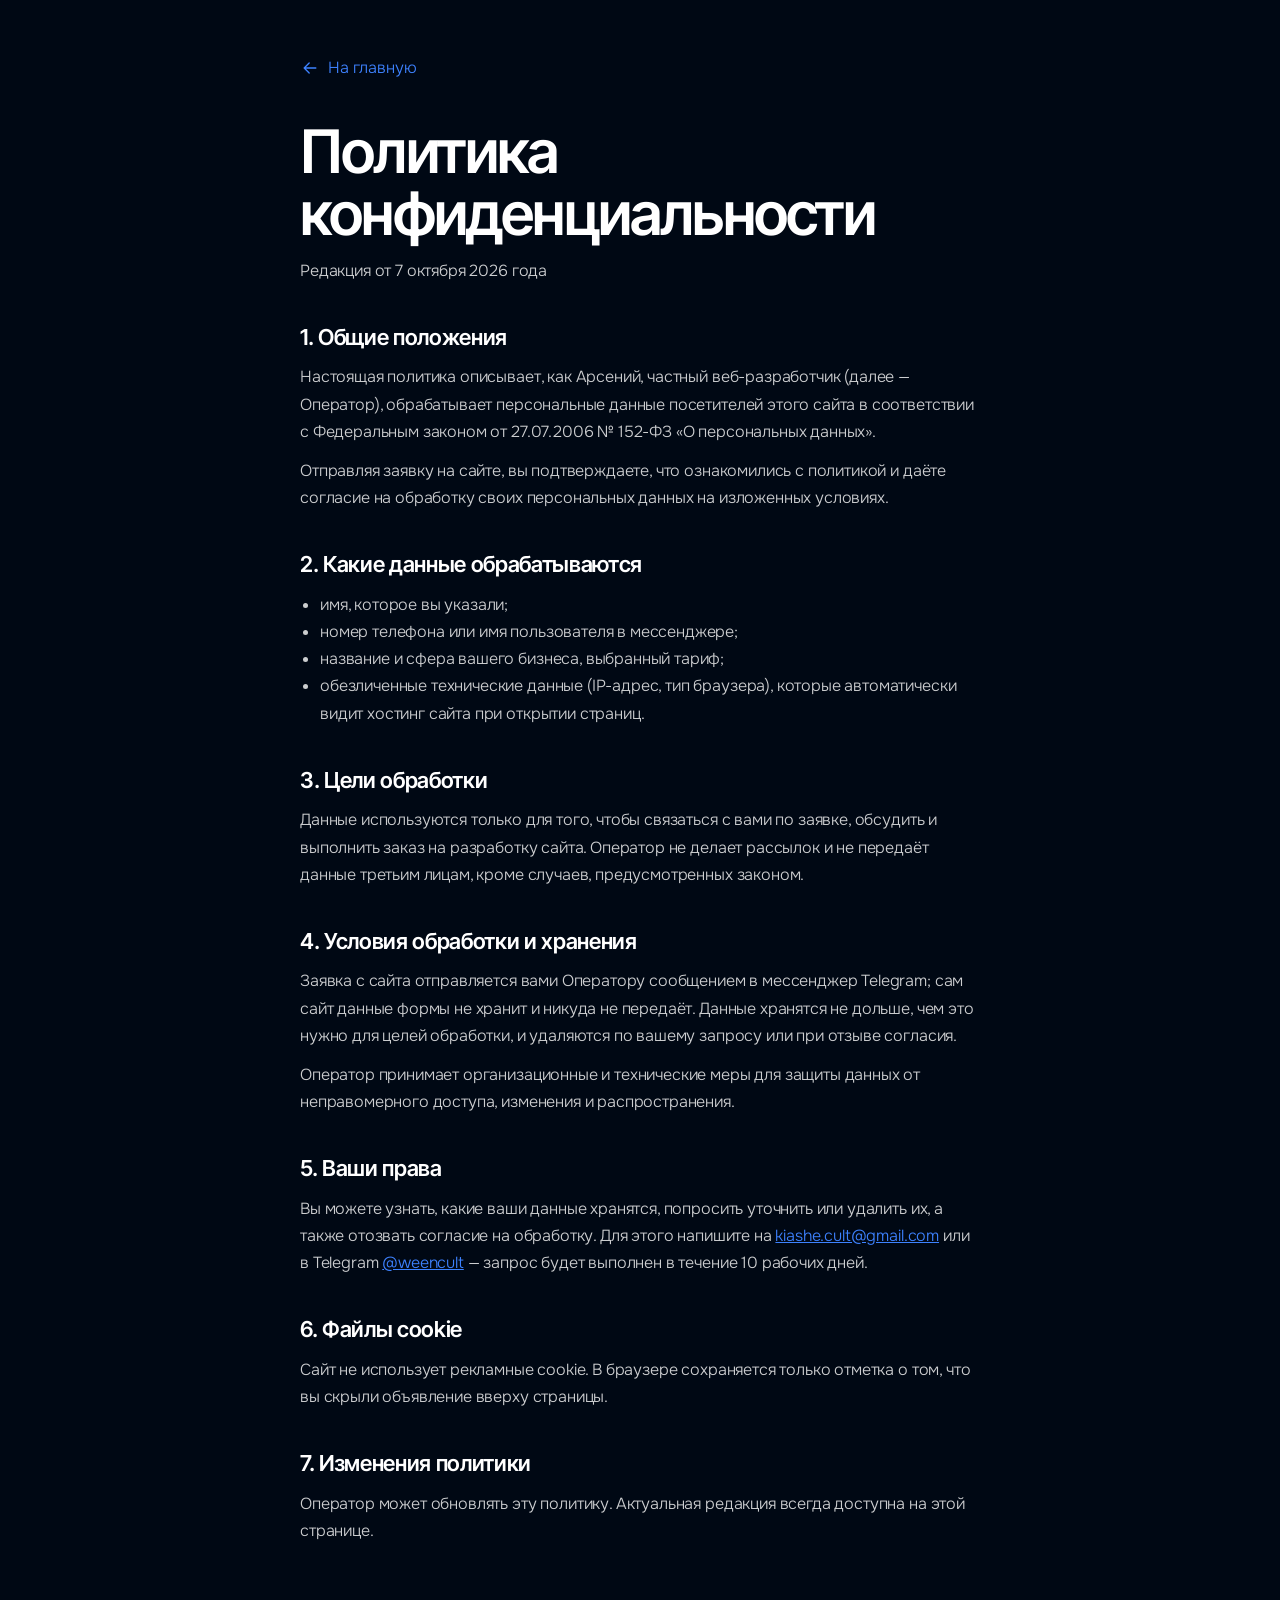
==== privacy.html @ b16f7ba0 "Add files via upload" ====
<!doctype html>
<html lang="ru">
<head>
<meta charset="utf-8">
<meta name="viewport" content="width=device-width, initial-scale=1">
<title>Политика конфиденциальности — Арсений</title>
<meta name="description" content="Политика обработки персональных данных на сайте Арсения — разработка сайтов для малого бизнеса.">
<link rel="canonical" href="https://kiashe.ru/privacy.html">
<meta name="theme-color" content="#000814">
<link rel="icon" href="favicon.ico" sizes="any">
<link rel="icon" href="assets/img/favicon.svg" type="image/svg+xml">
<link rel="apple-touch-icon" href="assets/img/apple-touch-icon.png">
<link rel="stylesheet" href="assets/css/main.css?v=13">
<style>
	.doc { max-width: 760px; padding-block: 56px 96px; }
	.doc__back { display: inline-flex; align-items: center; gap: 8px; margin-bottom: 40px; color: var(--fog); text-decoration: none; }
	.doc__back:hover { color: #fff; }
	.doc__back .ico { transform: scaleX(-1); }
	.doc h1 { margin-bottom: 12px; }
	.doc h2 { margin: 40px 0 12px; font: 600 22px/1.25 var(--f-display); letter-spacing: -.015em; }
	.doc p, .doc li { font-weight: 300; line-height: 1.7; color: var(--fog); }
	.doc p + p { margin-top: 12px; }
	.doc ul { margin: 12px 0 0; padding-left: 20px; }
	.doc a { color: var(--blue-hi); }
	.doc__date { color: var(--mist); }
</style>
</head>
<body>
<svg class="sr" aria-hidden="true"><symbol id="i-arrow" viewBox="0 0 24 24" fill="none" stroke="currentColor" stroke-width="1.6" stroke-linecap="round" stroke-linejoin="round"><path d="M5 12h14M13 6l6 6-6 6"/></symbol></svg>
<main class="wrap doc">
	<a class="doc__back" href="./"><svg class="ico"><use href="#i-arrow"/></svg>На главную</a>
	<h1 class="h2">Политика конфиденциальности</h1>
	<p class="doc__date">Редакция от 7 октября 2026 года</p>

	<h2>1. Общие положения</h2>
	<p>Настоящая политика описывает, как Арсений, частный веб-разработчик (далее — Оператор), обрабатывает персональные данные посетителей этого сайта в соответствии с Федеральным законом от 27.07.2006 № 152-ФЗ «О персональных данных».</p>
	<p>Отправляя заявку на сайте, вы подтверждаете, что ознакомились с политикой и даёте согласие на обработку своих персональных данных на изложенных условиях.</p>

	<h2>2. Какие данные обрабатываются</h2>
	<ul>
		<li>имя, которое вы указали;</li>
		<li>номер телефона или имя пользователя в мессенджере;</li>
		<li>название и сфера вашего бизнеса, выбранный тариф;</li>
		<li>обезличенные технические данные (IP-адрес, тип браузера), которые автоматически видит хостинг сайта при открытии страниц.</li>
	</ul>

	<h2>3. Цели обработки</h2>
	<p>Данные используются только для того, чтобы связаться с вами по заявке, обсудить и выполнить заказ на разработку сайта. Оператор не делает рассылок и не передаёт данные третьим лицам, кроме случаев, предусмотренных законом.</p>

	<h2>4. Условия обработки и хранения</h2>
	<p>Заявка с сайта отправляется вами Оператору сообщением в мессенджер Telegram; сам сайт данные формы не хранит и никуда не передаёт. Данные хранятся не дольше, чем это нужно для целей обработки, и удаляются по вашему запросу или при отзыве согласия.</p>
	<p>Оператор принимает организационные и технические меры для защиты данных от неправомерного доступа, изменения и распространения.</p>

	<h2>5. Ваши права</h2>
	<p>Вы можете узнать, какие ваши данные хранятся, попросить уточнить или удалить их, а также отозвать согласие на обработку. Для этого напишите на <a href="mailto:kiashe.cult@gmail.com">kiashe.cult@gmail.com</a> или в Telegram <a href="https://t.me/weencult" target="_blank" rel="noopener">@weencult</a> — запрос будет выполнен в течение 10 рабочих дней.</p>

	<h2>6. Файлы cookie</h2>
	<p>Сайт не использует рекламные cookie. В браузере сохраняется только отметка о том, что вы скрыли объявление вверху страницы.</p>

	<h2>7. Изменения политики</h2>
	<p>Оператор может обновлять эту политику. Актуальная редакция всегда доступна на этой странице.</p>
</main>
</body>
</html>
---- assets/css/main.css ----
/* =========================================================
   Арсений — сайт-визитка
   Тёмный «midnight»-холст, один синий акцент, цветные плашки
   ========================================================= */

/* ---------- Шрифты (свои файлы: кириллица + латиница) ---------- */

@font-face { font-family: "Onest"; font-weight: 200 700; font-display: swap; src: url(../fonts/onest-cyr.woff2) format("woff2"); unicode-range: U+0301, U+0400-045F, U+0490-0491, U+04B0-04B1, U+2116; }
@font-face { font-family: "Onest"; font-weight: 200 700; font-display: swap; src: url(../fonts/onest-lat.woff2) format("woff2"); unicode-range: U+0000-00FF, U+0131, U+0152-0153, U+02BB-02BC, U+02C6, U+02DA, U+02DC, U+0304, U+0308, U+0329, U+2000-206F, U+20AC, U+20BD, U+2122, U+2191, U+2193, U+2212, U+2215, U+FEFF, U+FFFD; }
@font-face { font-family: "Inter Tight"; font-weight: 500 600; font-display: swap; src: url(../fonts/inter-tight-cyr.woff2) format("woff2"); unicode-range: U+0301, U+0400-045F, U+0490-0491, U+04B0-04B1, U+2116; }
@font-face { font-family: "Inter Tight"; font-weight: 500 600; font-display: swap; src: url(../fonts/inter-tight-lat.woff2) format("woff2"); unicode-range: U+0000-00FF, U+0131, U+0152-0153, U+02BB-02BC, U+02C6, U+02DA, U+02DC, U+0304, U+0308, U+0329, U+2000-206F, U+20AC, U+20BD, U+2122, U+2191, U+2193, U+2212, U+2215, U+FEFF, U+FFFD; }
/* шрифты примерки: браузер скачает их, только когда макет появится на экране */
@font-face { font-family: "Lora"; font-weight: 600; font-display: swap; src: url(../fonts/lora-cyr.woff2) format("woff2"); unicode-range: U+0301, U+0400-045F, U+0490-0491, U+04B0-04B1, U+2116; }
@font-face { font-family: "Lora"; font-weight: 600; font-display: swap; src: url(../fonts/lora-lat.woff2) format("woff2"); unicode-range: U+0000-00FF, U+0131, U+0152-0153, U+2000-206F, U+20AC, U+2122, U+2212; }
@font-face { font-family: "Oswald"; font-weight: 600; font-display: swap; src: url(../fonts/oswald-cyr.woff2) format("woff2"); unicode-range: U+0301, U+0400-045F, U+0490-0491, U+04B0-04B1, U+2116; }
@font-face { font-family: "Oswald"; font-weight: 600; font-display: swap; src: url(../fonts/oswald-lat.woff2) format("woff2"); unicode-range: U+0000-00FF, U+0131, U+0152-0153, U+2000-206F, U+20AC, U+2122, U+2212; }

/* ---------- Токены ---------- */

:root {
	--canvas: #000814;
	--deep: #010d1e;
	--indigo: #001533;
	--cobalt: #00215e;
	--fog: #ccced0;
	--mist: #999ca1;
	--steel: #11263b;
	--blue: #1c6cff;
	--blue-hi: #3d82ff;
	--sky: #00acfe;
	--violet: #9019e6;
	--lime: #00cc4b;
	--coral: #ff4433;

	--f-display: "Inter Tight", ui-sans-serif, system-ui, "Segoe UI", Roboto, sans-serif;
	--f-body: "Onest", ui-sans-serif, system-ui, "Segoe UI", Roboto, sans-serif;

	--sh-card: rgba(255, 255, 255, .16) 4px 4px 16px -4px inset, rgba(0, 0, 0, .2) -4px -4px 16px -4px inset, rgba(255, 255, 255, .08) 4px 4px 8px 0 inset, rgba(255, 255, 255, .4) 1px 1px 1px -.5px inset;
	--sh-glow: rgba(38, 113, 217, .14) 0 0 24px 0 inset, rgba(0, 0, 0, .32) 0 -4px 8px 0 inset, rgba(255, 255, 255, .12) 4px 4px 16px -4px inset, rgba(255, 255, 255, .4) 1px 1px 1px -.5px inset;
	--sh-tag: rgba(255, 255, 255, .45) 1px 1px 1px -.5px inset, rgba(255, 255, 255, .28) 4px 4px 12px -4px inset, rgba(0, 0, 0, .22) -4px -6px 12px -4px inset;

	--r-card: 24px;
	--r-btn: 16px;

	/* единая сетка отступов */
	--max: 1200px;
	--gutter: 40px;
	--band: 128px;      /* вертикальный отступ секции */
	--head: 56px;       /* заголовок секции → контент */
	--gap: 24px;        /* между карточками */
	--pad: 32px;        /* внутри карточек */

	--ease: cubic-bezier(.2, .7, .2, 1);
}

@media (max-width: 1100px) {
	:root { --gutter: 28px; --band: 96px; --head: 44px; --gap: 20px; --pad: 28px; }
}
@media (max-width: 720px) {
	:root { --gutter: 16px; --band: 72px; --head: 32px; --gap: 16px; --pad: 20px; }
}

/* ---------- База ---------- */

*, *::before, *::after { box-sizing: border-box; }

html {
	scroll-behavior: smooth;
	scroll-padding-top: 88px;
	-webkit-text-size-adjust: 100%;
}

body {
	margin: 0;
	background: var(--canvas);
	color: #fff;
	font: 300 16px/1.5 var(--f-body);
	letter-spacing: -.01em;
	-webkit-font-smoothing: antialiased;
	-moz-osx-font-smoothing: grayscale;
	overflow-x: clip;
}

img, svg { display: block; max-width: 100%; }
a { color: inherit; }
b { font-weight: 600; }
button { font: inherit; color: inherit; }
p { margin: 0; }
::selection { background: var(--blue); color: #fff; }
:focus-visible { outline: 2px solid var(--blue-hi); outline-offset: 3px; border-radius: 6px; }

.ico { width: 20px; height: 20px; flex-shrink: 0; }
.sr {
	position: absolute !important;
	width: 1px; height: 1px;
	overflow: hidden;
	clip: rect(0 0 0 0);
}
.skip {
	position: absolute;
	left: 16px; top: -60px;
	z-index: 100;
	padding: 10px 16px;
	border-radius: 12px;
	background: var(--blue);
	text-decoration: none;
}
.skip:focus { top: 16px; }

.wrap {
	width: 100%;
	max-width: calc(var(--max) + var(--gutter) * 2);
	margin: 0 auto;
	padding: 0 var(--gutter);
}

/* ---------- Типографика ---------- */

.display, .h2, .h3, .h4 {
	margin: 0;
	font-family: var(--f-display);
	font-weight: 600;
	text-wrap: balance;
}
.display { font-size: clamp(40px, 8.4vw, 116px); line-height: .94; letter-spacing: -.035em; }
.h2 { font-size: clamp(32px, 5vw, 60px); line-height: 1.04; letter-spacing: -.03em; }
.h3 { font-size: clamp(24px, 2.4vw, 30px); line-height: 1.1; letter-spacing: -.02em; }
.h4 { font-size: 21px; font-weight: 500; line-height: 1.2; letter-spacing: -.015em; }

.lead, .muted {
	font-weight: 200;
	line-height: 1.6;
	color: var(--fog);
}
.lead { font-size: clamp(17px, 1.5vw, 20px); max-width: 58ch; }
.muted { font-size: 16px; }

.kicker {
	display: flex;
	align-items: center;
	gap: 10px;
	margin-bottom: 20px;
	font-weight: 700;
	font-size: 13px;
	line-height: 1;
	letter-spacing: .14em;
	text-transform: uppercase;
	color: var(--mist);
}
.kicker::before { content: ""; width: 8px; height: 8px; border-radius: 2px; background: var(--blue); }

.grad {
	padding-right: .04em;
	background: linear-gradient(100deg, var(--blue), var(--sky) 55%, #8fd3ff) 0 0 / 200% 100%;
	-webkit-background-clip: text;
	background-clip: text;
	color: transparent;
	animation: grad-flow 6s ease-in-out infinite alternate;
}
@keyframes grad-flow { to { background-position: 100% 0; } }

/* ---------- Кнопки ---------- */

.btn {
	position: relative;
	display: inline-flex;
	align-items: center;
	justify-content: center;
	gap: 10px;
	min-height: 52px;
	padding: 14px 22px;
	border: 1px solid transparent;
	border-radius: var(--r-btn);
	font-weight: 400;
	line-height: 1;
	text-decoration: none;
	white-space: nowrap;
	cursor: pointer;
	transition: background-color .2s, border-color .2s;
}
.btn .ico { width: 18px; height: 18px; }
.btn--block { width: 100%; }
.btn--sm { min-height: 40px; padding: 10px 16px; font-size: 14px; border-radius: 12px; }

.btn--blue {
	overflow: hidden;
	isolation: isolate;
	background: var(--blue);
	color: #fff;
	box-shadow: rgba(255, 255, 255, .28) 1px 1px 1px -.5px inset, rgba(255, 255, 255, .14) 4px 4px 12px -4px inset;
}
.btn--blue:hover { background: var(--blue-hi); }
.btn--blue::after {
	/* блик при наведении */
	content: "";
	position: absolute;
	inset: 0;
	z-index: -1;
	background: linear-gradient(110deg, transparent 30%, rgba(255, 255, 255, .35) 50%, transparent 70%);
	transform: translateX(-120%);
	transition: transform .7s var(--ease);
}
.btn--blue:hover::after { transform: translateX(120%); }
.btn--icon { padding-left: 10px; }
.btn__ico {
	display: grid;
	place-items: center;
	width: 32px; height: 32px;
	border-radius: 10px;
	background: rgba(255, 255, 255, .18);
}
.btn__ico .ico { width: 16px; height: 16px; }

.btn--ghost { border-color: rgba(255, 255, 255, .7); background: transparent; color: #fff; }
.btn--ghost:hover { border-color: #fff; background: rgba(255, 255, 255, .06); }
.btn--white { background: #fff; color: var(--canvas); }
.btn--white:hover { background: var(--fog); }

/* ---------- Плашки ---------- */

.tag {
	--bg: #5c6f8a;
	--fg: #fff;
	display: inline-flex;
	align-items: center;
	gap: 8px;
	padding: 9px 16px;
	border-radius: 20px;
	background: var(--bg);
	color: var(--fg);
	font-weight: 600;
	font-size: 15px;
	line-height: 1.1;
	letter-spacing: .01em;
	white-space: nowrap;
	transform: rotate(var(--r, 0deg));
	box-shadow: var(--sh-tag);
}
.tag__emoji { font-size: 17px; line-height: 1; }
.tag--sm { padding: 6px 12px; border-radius: 12px; font-size: 13px; }

/* цвета взяты из сайтов в портфолио */
.tag--cybercat { --bg: #ff2e4d; }
.tag--dozaprom { --bg: #f5b301; --fg: #1a1400; }
.tag--ugolek { --bg: #c8a165; --fg: #1c1411; }
.tag--sloy { --bg: #c4622d; }
.tag--lawyer { --bg: #7a2333; }
.tag--boost { --bg: #d4f53c; --fg: #141a00; }

/* ---------- Карточки ---------- */

.card {
	position: relative;
	border: 1px solid rgba(17, 38, 59, .5);
	border-radius: var(--r-card);
	background: var(--deep);
	box-shadow: var(--sh-card);
}
.card--glow {
	border-color: rgba(28, 108, 255, .35);
	background: var(--indigo);
	box-shadow: var(--sh-glow);
}

/* ---------- Фон ---------- */

.bg-dots {
	position: fixed;
	inset: 0;
	z-index: 0;
	width: 100%;
	height: 100%;
	pointer-events: none;
}
.announce, main, .footer { position: relative; z-index: 1; }

/* ---------- Объявление и навигация ---------- */

.announce { background: var(--blue); text-align: center; font-size: 14px; line-height: 1.3; }
.no-announce .announce { display: none; }
.announce a { display: block; padding: 11px 48px; text-decoration: none; }
.announce__close {
	position: absolute;
	top: 50%; right: 8px;
	display: grid;
	place-items: center;
	width: 32px; height: 32px;
	margin-top: -16px;
	border: 0;
	border-radius: 10px;
	background: none;
	cursor: pointer;
	opacity: .75;
	transition: opacity .2s, background-color .2s;
}
.announce__close:hover { opacity: 1; background: rgba(255, 255, 255, .15); }
.announce__close .ico { width: 16px; height: 16px; }
.announce span { display: inline-block; transition: transform .2s var(--ease); }
.announce a:hover span { transform: translateX(4px); }

.nav {
	position: sticky;
	top: 0;
	z-index: 50;
	transition: background-color .3s, box-shadow .3s;
}
.nav.is-scrolled, .nav.menu-open {
	background: rgba(0, 8, 20, .82);
	-webkit-backdrop-filter: blur(14px) saturate(140%);
	backdrop-filter: blur(14px) saturate(140%);
	box-shadow: inset 0 -1px 0 var(--steel);
}
.nav__in {
	display: flex;
	align-items: center;
	gap: 24px;
	height: 72px;
	max-width: calc(var(--max) + var(--gutter) * 2);
	margin: 0 auto;
	padding: 0 var(--gutter);
}

.brand { display: inline-flex; align-items: center; gap: 10px; flex-shrink: 0; text-decoration: none; }
.brand__mark {
	display: grid;
	place-items: center;
	width: 36px; height: 36px;
	border-radius: 11px;
	background: #fff;
	color: var(--canvas);
}
.brand__mark .ico { width: 20px; height: 20px; }
.brand__name { font-family: var(--f-display); font-weight: 600; font-size: 19px; letter-spacing: -.02em; }
.brand__name i { font-style: normal; color: var(--blue-hi); }

.nav__links { display: flex; gap: 4px; margin: 0 auto; }
.nav__links a {
	padding: 8px 14px;
	border-radius: 10px;
	font-size: 15px;
	text-decoration: none;
	color: var(--fog);
	transition: color .2s, background-color .2s;
}
.nav__links a:hover, .nav__links a.is-active { color: #fff; background: rgba(255, 255, 255, .06); }
.nav__links .nav__cta { display: none; }

.nav__actions { display: flex; align-items: center; gap: 16px; }
.nav__phone { font-size: 15px; text-decoration: none; color: var(--fog); white-space: nowrap; }
.nav__phone:hover { color: #fff; }

.nav__burger {
	position: relative;
	display: none;
	width: 44px; height: 44px;
	border: 1px solid rgba(255, 255, 255, .25);
	border-radius: 12px;
	background: none;
	cursor: pointer;
}
.nav__burger span {
	position: absolute;
	left: 12px; right: 12px;
	height: 1.5px;
	background: #fff;
	transition: transform .25s var(--ease), top .25s var(--ease);
}
.nav__burger span:first-child { top: 17px; }
.nav__burger span:last-child { top: 25px; }
.nav__burger[aria-expanded="true"] span { top: 21px; transform: rotate(45deg); }
.nav__burger[aria-expanded="true"] span:last-child { transform: rotate(-45deg); }

/* ---------- Первый экран ---------- */

.hero {
	position: relative;
	overflow: clip;
	padding: 88px var(--gutter) 104px;
}
.hero__glow {
	position: absolute;
	width: 560px; height: 560px;
	border-radius: 50%;
	filter: blur(90px);
	pointer-events: none;
	will-change: transform;
	animation: glow-drift 18s ease-in-out infinite alternate;
}
.hero__glow--a { top: -180px; left: 12%; background: var(--blue); opacity: .35; }
.hero__glow--b { bottom: -240px; right: 10%; background: var(--violet); opacity: .25; animation-delay: -9s; }
@keyframes glow-drift {
	50% { transform: translate(80px, 40px) scale(1.15); }
	100% { transform: translate(-60px, 70px) scale(.95); }
}

.hero__in {
	position: relative;
	z-index: 2;
	display: flex;
	flex-direction: column;
	align-items: center;
	max-width: 900px;
	margin: 0 auto;
	text-align: center;
}
.hero__hello {
	margin-bottom: 28px;
	padding: 8px 16px;
	border-radius: 999px;
	background: var(--deep);
	box-shadow: var(--sh-card);
	font-size: 15px;
	color: var(--fog);
}
.hero__hello b { color: #fff; }
.hero .lead { margin-top: 32px; }
.hero__cta { display: flex; flex-wrap: wrap; justify-content: center; gap: 12px; margin-top: 40px; }
.hero__hint { margin-top: 28px; font-size: 13px; color: var(--mist); }

/* заголовок выезжает построчно */
.display .line { display: block; overflow: hidden; padding-bottom: .06em; margin-bottom: -.06em; }
.display .line > span { display: inline-block; }
.js .display .line > span { transform: translateY(105%); animation: line-up 1s var(--ease) forwards; }
.js .display .line:nth-child(2) > span { animation-delay: .12s; }
.js .display .line:nth-child(3) > span { animation-delay: .24s; }
@keyframes line-up { to { transform: none; } }

/* значки с лаврами */
.badges {
	display: flex;
	flex-wrap: wrap;
	justify-content: center;
	gap: 12px 28px;
	margin: 64px 0 0;
	padding: 0;
	list-style: none;
}
.badge { display: flex; align-items: center; gap: 4px; }
.badge svg { width: 18px; height: 44px; color: rgba(255, 255, 255, .55); }
.badge svg:last-child { transform: scaleX(-1); }
.badge span {
	display: flex;
	flex-direction: column;
	align-items: center;
	font-size: 12px;
	line-height: 1.25;
	letter-spacing: .02em;
	color: var(--mist);
}
.badge b { font-family: var(--f-display); font-weight: 500; font-size: 17px; letter-spacing: -.01em; color: #fff; }
.badge i { font-style: normal; font-variant-numeric: tabular-nums; }

/* плашки-ниши: на широком экране — вокруг заголовка, иначе — рядом над ним */
.hero__tags {
	position: relative;
	z-index: 3;
	display: flex;
	flex-wrap: wrap;
	justify-content: center;
	gap: 14px 10px;
	max-width: 760px;
	margin: 0 auto 48px;
}
.hero__tag {
	position: relative;
	cursor: pointer;
	touch-action: manipulation;
	-webkit-tap-highlight-color: transparent;
}
@media (min-width: 1480px) {
	.hero__tags { position: absolute; inset: 0; display: block; max-width: none; margin: 0; pointer-events: none; }
	.hero__tag { position: absolute; pointer-events: auto; }
	.hero__tag:nth-child(1) { top: 13%; left: 5%; }
	.hero__tag:nth-child(2) { top: 42%; left: 2.5%; }
	.hero__tag:nth-child(3) { top: 71%; left: 6%; }
	.hero__tag:nth-child(4) { top: 12%; right: 6%; }
	.hero__tag:nth-child(5) { top: 41%; right: 1.5%; }
	.hero__tag:nth-child(6) { top: 70%; right: 5%; }
}

/* появление — чистый CSS, стартует вместе со страницей */
.hero__tag { animation: tag-in .7s cubic-bezier(.2, .9, .25, 1.25) both; }
.hero__tag:nth-child(2) { animation-delay: .08s; }
.hero__tag:nth-child(3) { animation-delay: .16s; }
.hero__tag:nth-child(4) { animation-delay: .24s; }
.hero__tag:nth-child(5) { animation-delay: .32s; }
.hero__tag:nth-child(6) { animation-delay: .4s; }
@keyframes tag-in { from { opacity: 0; transform: translateY(14px) scale(.6); } }

/* пока плашка разбита — видны только осколки */
.hero__tag.is-busy > .tag:not(.shard) { visibility: hidden; }
.shard {
	position: absolute;
	left: 0; top: 0;
	pointer-events: none;
	will-change: transform, opacity;
}
.spark {
	position: absolute;
	width: 4px; height: 4px;
	border-radius: 50%;
	background: var(--c);
	box-shadow: 0 0 8px var(--c);
	pointer-events: none;
}

/* ---------- Бегущая строка ---------- */

.ticker {
	position: relative;
	overflow: hidden;
	padding: 18px 0;
	border-block: 1px solid var(--steel);
	background: rgba(0, 8, 20, .6);
	-webkit-mask-image: linear-gradient(90deg, transparent, #000 10%, #000 90%, transparent);
	mask-image: linear-gradient(90deg, transparent, #000 10%, #000 90%, transparent);
}
.ticker__track { display: flex; width: max-content; animation: ticker 40s linear infinite; }
.ticker span {
	display: inline-flex;
	align-items: center;
	gap: 28px;
	padding-right: 28px;
	font-family: var(--f-display);
	font-weight: 500;
	font-size: 22px;
	color: var(--fog);
	white-space: nowrap;
}
.ticker span::after {
	content: "";
	width: 10px; height: 10px;
	border-radius: 3px;
	background: var(--dot, var(--blue));
	transform: rotate(45deg);
}
.ticker span:nth-child(5n+1) { --dot: #ff2e4d; }
.ticker span:nth-child(5n+2) { --dot: #f5b301; }
.ticker span:nth-child(5n+3) { --dot: #d4f53c; }
.ticker span:nth-child(5n+4) { --dot: #c4622d; }
@keyframes ticker { to { transform: translateX(-50%); } }

/* ---------- Секции ---------- */

.band { position: relative; padding: var(--band) 0; }
.band--deep { background: rgba(1, 13, 30, .86); }
.band--deep .card:not(.card--glow) { background: var(--canvas); }

.sec-head { max-width: 760px; margin-bottom: var(--head); }
.sec-head .lead { margin-top: 20px; }
.sec-head .lead a { color: var(--blue-hi); }
.sec-head--center { margin-inline: auto; text-align: center; }
.sec-head--center .kicker { justify-content: center; }
.sec-head--center .lead { margin-inline: auto; }

/* появление при прокрутке */
.js [data-reveal] {
	opacity: 0;
	transform: translateY(28px);
	transition: opacity .8s var(--ease), transform .8s var(--ease);
	transition-delay: calc(var(--i, 0) * 90ms);
}
.js .hero [data-reveal] { opacity: 1; transform: none; transition: none; animation: rise .8s var(--ease) calc(.25s + var(--i, 0) * 90ms) both; }
@keyframes rise { from { opacity: 0; transform: translateY(24px); } }
.js [data-reveal].is-in { opacity: 1; transform: none; }

/* ---------- Работы ---------- */

.works {
	display: grid;
	grid-template-columns: repeat(2, minmax(0, 1fr));
	gap: var(--gap);
}
.work {
	display: flex;
	flex-direction: column;
	padding: 12px;
	transition: transform .4s var(--ease);
}
.work__body {
	display: flex;
	flex-direction: column;
	align-items: flex-start;
	gap: 14px;
	flex: 1;
	padding: 24px 16px 12px;
}
.work .chips { margin-top: auto; }

.work--wide { grid-column: 1 / -1; flex-direction: row; gap: 12px; }
.work--wide .gal { flex: 1.6; }
.work--wide .work__body { flex: 1; justify-content: center; padding: 32px; }
.work--wide .chips { margin-top: 0; }

.work__tags { display: flex; flex-wrap: wrap; align-items: center; gap: 10px 12px; }
.work__plan {
	padding: 5px 11px;
	border: 1px solid rgba(28, 108, 255, .45);
	border-radius: 999px;
	background: rgba(28, 108, 255, .12);
	font-size: 13px;
	font-weight: 400;
	color: #cfe0ff;
}

/* мини-кейс: задача → сделал → итог */
.case { display: grid; gap: 10px; margin: 0; }
.case div { display: grid; grid-template-columns: 76px minmax(0, 1fr); gap: 12px; }
.case dt {
	padding-top: 3px;
	font-size: 12px;
	font-weight: 600;
	letter-spacing: .08em;
	text-transform: uppercase;
	color: var(--mist);
}
.case dd { margin: 0; font-weight: 200; font-size: 15px; line-height: 1.5; color: var(--fog); }
.case div:last-child dt { color: var(--lime); }
.case div:last-child dd { font-weight: 300; color: #fff; }
.work--wide .case dd { font-size: 16px; }

.chips { display: flex; flex-wrap: wrap; gap: 8px; margin: 0; padding: 0; list-style: none; }
.chips li {
	padding: 6px 12px;
	border: 1px solid var(--steel);
	border-radius: 999px;
	font-size: 13px;
	color: var(--fog);
}

.work--next {
	justify-content: center;
	gap: 14px;
	padding: 40px;
	border: 1px dashed rgba(255, 255, 255, .18);
	background: none !important;
	box-shadow: none;
	text-decoration: none;
	font-weight: 200;
	font-size: 17px;
	color: var(--fog);
	transition: border-color .25s, background-color .25s;
}
.work--next:hover { border-color: var(--blue); background: rgba(28, 108, 255, .05) !important; }
.work--next .h3 { color: #fff; }
.work--next__plus {
	display: grid;
	place-items: center;
	width: 56px; height: 56px;
	margin-bottom: 8px;
	border-radius: 18px;
	background: var(--blue);
}
.work--next__plus .ico { width: 26px; height: 26px; }
.link-arrow { display: inline-flex; align-items: center; gap: 8px; font-weight: 400; color: var(--blue-hi); }
.link-arrow .ico { width: 18px; height: 18px; transition: transform .2s var(--ease); }
.work--next:hover .link-arrow .ico { transform: translateX(4px); }

/* окно «браузера» над скриншотами */
.browser {
	display: flex;
	align-items: center;
	gap: 6px;
	height: 30px;
	padding: 0 12px;
	background: var(--cobalt);
}
.browser i { width: 8px; height: 8px; border-radius: 50%; background: #28c840; }
.browser i:first-child { background: #ff5f57; }
.browser i:nth-child(2) { background: #febc2e; }
.browser em { margin-left: 10px; font-style: normal; font-size: 12px; color: var(--mist); }

/* галерея: свайп, стрелки, клавиши */
.gal {
	position: relative;
	isolation: isolate;
	overflow: hidden;
	border-radius: 14px;
	background: var(--indigo);
}
.gal__track {
	display: flex;
	overflow-x: auto;
	overscroll-behavior-x: contain;
	scroll-snap-type: x mandatory;
	scroll-behavior: smooth;
	scrollbar-width: none;
}
.gal__track::-webkit-scrollbar { display: none; }
.gal__track:focus-visible { outline-offset: -3px; }
.gal__slide {
	position: relative;
	flex: 0 0 100%;
	overflow: hidden;
	padding: 0;
	border: 0;
	background: none;
	cursor: zoom-in;
	scroll-snap-align: start;
}
.gal__slide img {
	width: 100%;
	height: auto;
	aspect-ratio: 2 / 1;
	object-fit: cover;
	object-position: top center;
	transition: transform .8s var(--ease);
}
.work--wide .gal__slide img { aspect-ratio: 16 / 9.6; }
.gal__slide:hover img { transform: scale(1.04); }

.gal__btn {
	position: absolute;
	top: calc(50% + 15px);
	z-index: 2;
	display: grid;
	place-items: center;
	width: 44px; height: 44px;
	margin-top: -22px;
	border: 0;
	border-radius: 14px;
	background: rgba(255, 255, 255, .92);
	color: var(--canvas);
	cursor: pointer;
	opacity: 0;
	transition: opacity .25s, transform .25s var(--ease);
}
.gal__btn--prev { left: 12px; transform: translateX(-6px); }
.gal__btn--next { right: 12px; transform: translateX(6px); }
.gal:hover .gal__btn, .gal:focus-within .gal__btn { opacity: 1; transform: none; }
.gal__btn:hover { background: #fff; }
.gal__btn[disabled] { visibility: hidden; }
.gal__count {
	position: absolute;
	left: 12px; bottom: 14px;
	z-index: 2;
	padding: 5px 10px;
	border-radius: 999px;
	background: rgba(0, 8, 20, .72);
	-webkit-backdrop-filter: blur(6px);
	backdrop-filter: blur(6px);
	font-size: 12px;
	font-weight: 400;
	letter-spacing: .04em;
	font-variant-numeric: tabular-nums;
	pointer-events: none;
}
.gal__bar {
	position: absolute;
	left: 0; right: 0; bottom: 0;
	z-index: 2;
	height: 3px;
	background: rgba(255, 255, 255, .08);
	pointer-events: none;
}
.gal__bar i {
	display: block;
	width: var(--w);
	height: 100%;
	background: var(--blue);
	transform: translateX(var(--x, 0%));
	transition: transform .35s var(--ease);
}

/* ---------- Примерка ---------- */

.try {
	display: grid;
	grid-template-columns: minmax(0, 5fr) minmax(0, 7fr);
	gap: var(--gap);
}
.try__panel {
	display: flex;
	flex-direction: column;
	gap: 24px;
	padding: var(--pad);
}
.try__niches { display: flex; flex-wrap: wrap; gap: 8px; }
.try__facts {
	display: grid;
	grid-template-columns: repeat(3, 1fr);
	gap: 8px;
	margin-top: auto;
	padding-top: 20px;
	border-top: 1px solid var(--steel);
}
.try__facts div { display: flex; flex-direction: column; gap: 4px; }
.try__facts b { min-height: 22px; font-family: var(--f-display); font-weight: 500; font-size: 17px; }
.try__facts span { font-size: 12px; color: var(--mist); }
.try__swatches { display: flex; align-items: center; gap: 4px; }
.try__swatches i {
	width: 20px; height: 20px;
	border-radius: 6px;
	box-shadow: inset 0 0 0 1px rgba(255, 255, 255, .2);
	transition: background-color .5s;
}

.try__preview { perspective: 1400px; }
.mock {
	--m-bg: #1c1411; --m-fg: #f3e9dc; --m-ac: #c8a165; --m-mu: rgba(243, 233, 220, .62); --m-card: rgba(255, 255, 255, .05);
	--m-font: "Lora", Georgia, serif; --m-tt: none; --m-btn-fg: #1c1411; --m-r: 4px;
	display: flex;
	flex-direction: column;
	height: 100%;
	overflow: hidden;
	border-radius: 18px;
	background: var(--cobalt);
	box-shadow: var(--sh-card), 0 0 0 1px rgba(28, 108, 255, .25);
	transform: rotateY(-4deg) rotateX(2deg);
	transition: transform .6s var(--ease);
}
.try__preview:hover .mock { transform: none; }
.mock__site {
	display: flex;
	flex-direction: column;
	flex: 1;
	padding: 18px 28px 28px;
	background: var(--m-bg);
	color: var(--m-fg);
	transition: background-color .6s var(--ease), color .6s var(--ease);
}
.mock__nav {
	display: flex;
	align-items: center;
	gap: 16px;
	padding-bottom: 14px;
	border-bottom: 1px solid color-mix(in srgb, var(--m-fg) 12%, transparent);
}
.mock__logo {
	max-width: 45%;
	overflow: hidden;
	font-family: var(--m-font);
	font-weight: 600;
	font-size: 17px;
	text-transform: var(--m-tt);
	text-overflow: ellipsis;
	white-space: nowrap;
}
.mock__menu { display: flex; gap: 10px; margin-left: auto; }
.mock__menu i { width: 34px; height: 6px; border-radius: 3px; background: var(--m-mu); opacity: .5; }
.mock__btn {
	display: inline-block;
	padding: 12px 18px;
	border-radius: var(--m-r);
	background: var(--m-ac);
	color: var(--m-btn-fg);
	font-weight: 600;
	font-size: 14px;
	text-transform: var(--m-tt);
	transition: background-color .6s, color .6s, border-radius .6s;
}
.mock__btn--sm { padding: 7px 12px; font-size: 11px; }
.mock__hero {
	display: grid;
	grid-template-columns: minmax(0, 1.25fr) minmax(0, 1fr);
	align-items: center;
	gap: 24px;
	flex: 1;
	padding: 36px 0 28px;
}
.mock__eyebrow { margin-bottom: 12px; font-size: 12px; letter-spacing: .1em; text-transform: uppercase; color: var(--m-ac); transition: color .6s; }
.mock__title {
	font-family: var(--m-font);
	font-weight: 600;
	font-size: clamp(26px, 3vw, 40px);
	line-height: 1.05;
	text-transform: var(--m-tt);
}
.mock__sub { margin: 14px 0 22px; font-size: 14px; line-height: 1.55; color: var(--m-mu); }
.mock__art {
	position: relative;
	display: grid;
	place-items: center;
	aspect-ratio: 1;
	overflow: hidden;
	border-radius: 24px;
	background:
		radial-gradient(circle at 30% 25%, color-mix(in srgb, var(--m-ac) 70%, white), transparent 55%),
		linear-gradient(145deg, var(--m-ac), color-mix(in srgb, var(--m-ac) 40%, var(--m-bg)));
}
.mock__art::before {
	content: "";
	position: absolute;
	inset: 12%;
	border: 1px dashed color-mix(in srgb, var(--m-bg) 35%, transparent);
	border-radius: 50%;
	animation: spin 30s linear infinite;
}
.mock__art span { position: relative; font-size: clamp(56px, 7vw, 96px); filter: drop-shadow(0 8px 18px rgba(0, 0, 0, .3)); }
.mock__cards { display: grid; grid-template-columns: repeat(3, minmax(0, 1fr)); gap: 10px; }
.mock__cards span {
	overflow: hidden;
	padding: 14px 12px;
	border: 1px solid color-mix(in srgb, var(--m-fg) 10%, transparent);
	border-radius: var(--m-r);
	background: var(--m-card);
	font-size: 13px;
	font-weight: 400;
	text-overflow: ellipsis;
	white-space: nowrap;
}
.mock.is-swap :is(.mock__eyebrow, .mock__title, .mock__sub, .mock__art span, .mock__cards span) { animation: swap-in .6s var(--ease); }
@keyframes swap-in { from { opacity: 0; transform: translateY(10px); filter: blur(4px); } }
@keyframes spin { to { transform: rotate(360deg); } }

/* ---------- Что входит ---------- */

.services {
	display: grid;
	grid-template-columns: repeat(3, minmax(0, 1fr));
	gap: var(--gap);
}
.service, .step { padding: var(--pad); transition: transform .3s var(--ease); }
.service:hover, .step:hover { transform: translateY(-4px); }
.service .muted, .step .muted { margin-top: 12px; }
.service__ico {
	display: grid;
	place-items: center;
	width: 52px; height: 52px;
	margin-bottom: 28px;
	border-radius: 16px;
	background: var(--indigo);
	box-shadow: var(--sh-glow);
	color: var(--blue-hi);
}
.service__ico .ico { width: 26px; height: 26px; }

/* ---------- Шаги ---------- */

.steps {
	position: relative;
	display: grid;
	grid-template-columns: repeat(4, minmax(0, 1fr));
	gap: var(--gap);
	margin: 0;
	padding: 0;
	list-style: none;
}
.steps::before {
	/* линия прогресса между шагами */
	content: "";
	position: absolute;
	left: 24px; right: 24px; top: calc(var(--pad) + 18px);
	height: 1px;
	background: linear-gradient(90deg, var(--blue), var(--sky));
	transform: scaleX(0);
	transform-origin: left;
	transition: transform 1.6s var(--ease) .3s;
}
.steps.is-in::before { transform: none; }
.step { display: flex; flex-direction: column; }
.step .muted { flex: 1; }
.step__n {
	align-self: flex-start;
	margin-bottom: 32px;
	padding: 6px 10px;
	border-radius: 12px;
	background: var(--indigo);
	font-weight: 700;
	font-size: 22px;
	line-height: 1;
	letter-spacing: .04em;
	color: var(--blue-hi);
}
.step__time {
	align-self: flex-start;
	margin-top: 24px;
	padding: 6px 12px;
	border-radius: 999px;
	background: var(--indigo);
	font-size: 13px;
	font-weight: 400;
	color: var(--fog);
}

/* ---------- Цены ---------- */

.plans {
	display: grid;
	grid-template-columns: repeat(3, minmax(0, 1fr));
	gap: var(--gap);
	padding-top: 12px;
}
.plan { display: flex; flex-direction: column; padding: 36px var(--pad) var(--pad); }
.plan--featured { isolation: isolate; transform: translateY(-12px); }
.plan--featured::before {
	/* бегущая обводка */
	content: "";
	position: absolute;
	inset: -1px;
	z-index: -1;
	padding: 1px;
	border-radius: inherit;
	background: conic-gradient(from var(--a), transparent 0 70%, var(--blue) 80%, var(--sky) 88%, transparent 96%);
	-webkit-mask: linear-gradient(#000 0 0) content-box, linear-gradient(#000 0 0);
	-webkit-mask-composite: xor;
	mask: linear-gradient(#000 0 0) content-box exclude, linear-gradient(#000 0 0);
	animation: border-spin 4s linear infinite;
}
@property --a { syntax: "<angle>"; inherits: false; initial-value: 0deg; }
@keyframes border-spin { to { --a: 360deg; } }
.plan__flag { position: absolute; top: -16px; right: 24px; }
.plan__name { font-family: var(--f-display); font-weight: 600; font-size: 26px; letter-spacing: -.02em; }
.plan__note { margin-top: 6px; font-weight: 200; color: var(--fog); }
.plan__price {
	margin-top: 28px;
	font-family: var(--f-display);
	font-weight: 600;
	font-size: 52px;
	line-height: 1;
	letter-spacing: -.035em;
	white-space: nowrap;
}
.plan__price small { font-size: 18px; font-weight: 500; letter-spacing: 0; color: var(--mist); }
.plan__price span { font-size: 34px; color: var(--mist); }
.plan__term { margin-top: 10px; font-size: 14px; color: var(--mist); }
.plan__list {
	flex: 1;
	margin: 28px 0 32px;
	padding: 24px 0 0;
	border-top: 1px solid var(--steel);
	list-style: none;
}
.plan__list li { display: flex; gap: 12px; padding: 7px 0; font-size: 15px; line-height: 1.45; color: var(--fog); }
.plan__list .ico { width: 18px; height: 18px; margin-top: 1px; color: var(--lime); }

/* условия: оплата, гарантия, цена */
.terms {
	display: grid;
	grid-template-columns: repeat(3, minmax(0, 1fr));
	gap: var(--gap);
	margin-top: calc(var(--gap) * 2);
}
.term {
	display: flex;
	align-items: flex-start;
	gap: 16px;
	padding: 24px;
	border: 1px solid var(--steel);
	border-radius: 20px;
}
.term .muted { margin-top: 8px; font-size: 15px; }
.term__ico {
	display: grid;
	place-items: center;
	flex-shrink: 0;
	width: 44px; height: 44px;
	border-radius: 14px;
	background: var(--indigo);
	box-shadow: var(--sh-glow);
	color: var(--blue-hi);
}
.term__ico .ico { width: 22px; height: 22px; }
.terms__note { margin-top: 20px; font-size: 14px; color: var(--mist); text-align: center; }

/* дополнительные услуги */
.extras {
	display: grid;
	grid-template-columns: minmax(0, 4fr) minmax(0, 8fr);
	gap: 32px 56px;
	margin-top: calc(var(--gap) * 2);
	padding: var(--pad) calc(var(--pad) + 8px);
}
.extras__head .muted { margin-top: 10px; }
.extras__list {
	display: grid;
	grid-template-columns: repeat(2, minmax(0, 1fr));
	gap: 0 40px;
	margin: 0;
	padding: 0;
	list-style: none;
}
.extras__list li {
	display: flex;
	justify-content: space-between;
	align-items: baseline;
	gap: 16px;
	padding: 13px 0;
	border-bottom: 1px solid var(--steel);
	font-size: 15px;
	color: var(--fog);
}
.extras__list b { font-family: var(--f-display); font-weight: 500; color: #fff; white-space: nowrap; }

/* ---------- Вопросы ---------- */

.faq-wrap {
	display: grid;
	grid-template-columns: minmax(0, 5fr) minmax(0, 7fr);
	align-items: start;
	gap: 64px;
}
.faq-wrap .sec-head { position: sticky; top: 112px; margin: 0; }
.faq { border-top: 1px solid var(--steel); }
.faq__item { border-bottom: 1px solid var(--steel); }
.faq__item summary {
	display: flex;
	justify-content: space-between;
	align-items: center;
	gap: 24px;
	padding: 26px 0;
	list-style: none;
	cursor: pointer;
	font-family: var(--f-display);
	font-weight: 500;
	font-size: 21px;
	line-height: 1.3;
}
.faq__item summary::-webkit-details-marker { display: none; }
.faq__pm {
	display: grid;
	place-items: center;
	flex-shrink: 0;
	width: 36px; height: 36px;
	border-radius: 12px;
	background: var(--deep);
	box-shadow: var(--sh-card);
	transition: transform .3s var(--ease), background-color .3s;
}
.faq__pm .ico { width: 18px; height: 18px; }
.faq__item[open] .faq__pm { background: var(--blue); transform: rotate(45deg); }
.faq__item .muted { padding: 0 56px 28px 0; font-size: 17px; line-height: 1.65; }

/* ---------- Контакты ---------- */

.band--cta { padding-top: 0; }
.cta {
	overflow: clip;
	padding: 56px;
	border-radius: 40px;
}
.cta::before, .cta::after {
	content: "";
	position: absolute;
	border-radius: 50%;
	pointer-events: none;
}
.cta::before { left: -160px; bottom: -280px; width: 520px; height: 520px; background: var(--blue); filter: blur(120px); opacity: .35; }
.cta::after { right: -120px; top: -200px; width: 420px; height: 420px; background: #2aabee; filter: blur(130px); opacity: .18; }
.cta > * { position: relative; z-index: 1; }
.cta .kicker { color: var(--blue-hi); }

.cta__head {
	display: flex;
	flex-wrap: wrap;
	justify-content: space-between;
	align-items: flex-end;
	gap: 20px 32px;
}

/* статус «на связи» — меняется по московскому времени */
.status {
	display: inline-flex;
	align-items: center;
	gap: 10px;
	padding: 10px 16px;
	border: 1px solid rgba(255, 255, 255, .1);
	border-radius: 999px;
	background: rgba(0, 8, 20, .5);
	font-size: 14px;
	color: var(--fog);
}
.status__dot {
	position: relative;
	width: 9px; height: 9px;
	border-radius: 50%;
	background: var(--lime);
	box-shadow: 0 0 0 0 rgba(0, 204, 75, .6);
	animation: pulse 2s ease-out infinite;
}
.status.is-off .status__dot { background: var(--mist); animation: none; }
@keyframes pulse { 70%, 100% { box-shadow: 0 0 0 9px rgba(0, 204, 75, 0); } }

/* сетка способов связи: Telegram — главный */
.reach {
	display: grid;
	grid-template-columns: minmax(0, 1.25fr) minmax(0, 1fr) minmax(0, 1fr);
	grid-template-areas: "tg phone phone" "tg max mail";
	gap: 16px;
	margin-top: 44px;
}
.reach .ico { width: 20px; height: 20px; }
.reach__label {
	display: inline-flex;
	align-items: center;
	gap: 8px;
	font-size: 14px;
	font-weight: 400;
	letter-spacing: .02em;
	color: var(--fog);
}

.reach__tg {
	grid-area: tg;
	position: relative;
	isolation: isolate;
	display: flex;
	flex-direction: column;
	align-items: flex-start;
	min-height: 340px;
	overflow: hidden;
	padding: 32px;
	border-radius: 28px;
	background: linear-gradient(150deg, #2aabee 0%, #1c6cff 55%, #0b3fb8 100%);
	box-shadow: rgba(255, 255, 255, .35) 1px 1px 1px -.5px inset, rgba(255, 255, 255, .2) 6px 6px 24px -8px inset, 0 24px 60px -24px rgba(28, 108, 255, .7);
	text-decoration: none;
	transition: transform .35s var(--ease), box-shadow .35s var(--ease);
}
.reach__tg:hover { transform: translateY(-4px); box-shadow: rgba(255, 255, 255, .35) 1px 1px 1px -.5px inset, rgba(255, 255, 255, .2) 6px 6px 24px -8px inset, 0 32px 70px -22px rgba(28, 108, 255, .9); }
.reach__plane {
	position: absolute;
	right: -40px; bottom: -50px;
	z-index: -1;
	width: 260px; height: 260px;
	color: #fff;
	opacity: .12;
	stroke-width: 1;
	transform: rotate(-12deg);
	transition: transform .6s var(--ease);
}
.reach__tg:hover .reach__plane { transform: rotate(-4deg) translate(-10px, -12px); }
.reach__badge {
	align-self: flex-end;
	padding: 6px 12px;
	border-radius: 999px;
	background: rgba(255, 255, 255, .18);
	font-size: 12px;
	font-weight: 400;
	letter-spacing: .02em;
}
.reach__tg-ico {
	display: grid;
	place-items: center;
	width: 60px; height: 60px;
	margin: auto 0 22px;
	border-radius: 20px;
	background: #fff;
	color: #1c8fe8;
	box-shadow: 0 10px 24px -8px rgba(0, 0, 0, .35);
}
.reach__tg-ico .ico { width: 30px; height: 30px; }
.reach__tg .reach__label { color: rgba(255, 255, 255, .8); }
.reach__handle {
	margin-top: 4px;
	font-family: var(--f-display);
	font-weight: 600;
	font-size: clamp(38px, 4.6vw, 60px);
	line-height: 1;
	letter-spacing: -.035em;
}
.reach__go {
	display: inline-flex;
	align-items: center;
	gap: 10px;
	margin-top: 28px;
	padding: 14px 20px;
	border-radius: 16px;
	background: #fff;
	color: var(--canvas);
	font-weight: 400;
}
.reach__go .ico { width: 18px; height: 18px; transition: transform .25s var(--ease); }
.reach__tg:hover .reach__go .ico { transform: translateX(4px); }

.reach__phone, .reach__small {
	position: relative;
	border: 1px solid rgba(255, 255, 255, .1);
	border-radius: 24px;
	background: rgba(0, 8, 20, .55);
	box-shadow: var(--sh-card);
}
.reach__phone {
	grid-area: phone;
	display: flex;
	flex-direction: column;
	align-items: flex-start;
	padding: 28px 32px;
}
.reach__phone .reach__label .ico { color: var(--lime); }
.reach__number {
	margin-top: 10px;
	font-family: var(--f-display);
	font-weight: 600;
	font-size: clamp(30px, 3.6vw, 46px);
	line-height: 1.05;
	letter-spacing: -.03em;
	text-decoration: none;
	white-space: nowrap;
	transition: color .2s;
}
.reach__number:hover { color: var(--lime); }
.reach__note { margin-top: 8px; font-size: 14px; color: var(--mist); }
.reach__actions { display: flex; flex-wrap: wrap; gap: 10px; margin-top: auto; padding-top: 22px; }
.reach__actions .ico { width: 16px; height: 16px; }

.reach__small {
	--c: var(--blue);
	display: flex;
	flex-direction: column;
	align-items: flex-start;
	gap: 4px;
	min-width: 0;
	padding: 24px;
	text-decoration: none;
	transition: transform .3s var(--ease), border-color .3s;
}
.reach__small:hover { border-color: var(--c); transform: translateY(-4px); }
.reach__small--max { grid-area: max; --c: #7b4dff; }
.reach__small--mail { grid-area: mail; --c: var(--coral); }
.reach__ico {
	display: grid;
	place-items: center;
	width: 44px; height: 44px;
	margin-bottom: 14px;
	border-radius: 14px;
	background: var(--c);
	box-shadow: var(--sh-tag);
}
.reach__value {
	max-width: 100%;
	font-family: var(--f-display);
	font-weight: 500;
	font-size: 18px;
	letter-spacing: -.01em;
	overflow-wrap: break-word;
}
.reach__arrow {
	position: absolute;
	top: 24px; right: 24px;
	color: var(--mist);
	transform: rotate(-45deg);
	transition: transform .25s var(--ease), color .25s;
}
.reach__small:hover .reach__arrow { color: #fff; transform: rotate(-45deg) translateX(3px); }

/* обратный звонок — второстепенный путь */
.callback {
	display: grid;
	grid-template-columns: minmax(0, 4fr) minmax(0, 8fr);
	align-items: center;
	gap: 16px 40px;
	margin-top: 16px;
	padding: 24px 28px;
	border: 1px dashed rgba(255, 255, 255, .16);
	border-radius: 24px;
}
.callback__title { font-family: var(--f-display); font-weight: 500; font-size: 20px; letter-spacing: -.01em; }
.callback__sub { margin-top: 4px; font-size: 14px; color: var(--mist); }
.callback__body { display: grid; gap: 12px; }
.callback__row { display: grid; grid-template-columns: minmax(0, 1fr) minmax(0, 1fr) auto; gap: 10px; }
.callback .field input { padding: 13px 16px; }
.callback__submit { min-height: 50px; }
.callback__submit[disabled] { opacity: .6; cursor: progress; }

.field { display: flex; flex-direction: column; gap: 8px; min-width: 0; margin: 0; padding: 0; border: 0; }
.field > span, .field legend { padding: 0; font-size: 14px; font-weight: 400; color: var(--fog); }
.field legend { margin-bottom: 8px; }
.field input {
	width: 100%;
	padding: 15px 16px;
	border: 1px solid rgba(255, 255, 255, .1);
	border-radius: 14px;
	background: var(--canvas);
	box-shadow: rgba(0, 0, 0, .35) 2px 2px 8px 0 inset;
	color: #fff;
	font: 300 16px/1.4 var(--f-body);
	transition: border-color .2s, box-shadow .2s;
}
.field ::placeholder { color: #6b7380; }
.field input:focus {
	outline: none;
	border-color: var(--blue);
	box-shadow: rgba(0, 0, 0, .35) 2px 2px 8px 0 inset, 0 0 0 3px rgba(28, 108, 255, .25);
}
.field.is-error input { border-color: var(--coral); }

/* ниши в примерке */
.chip-btn {
	display: block;
	padding: 10px 14px;
	border: 1px solid rgba(255, 255, 255, .14);
	border-radius: 12px;
	background: none;
	font-size: 14px;
	color: var(--fog);
	cursor: pointer;
	transition: background-color .2s, border-color .2s, color .2s;
}
.chip-btn:hover { border-color: rgba(255, 255, 255, .4); color: #fff; }
.chip-btn.is-on { border-color: #fff; background: #fff; color: var(--canvas); font-weight: 400; }

.hp { position: absolute; left: -9999px; width: 1px; height: 1px; overflow: hidden; }
.check { flex-direction: row; align-items: flex-start; gap: 10px; cursor: pointer; }
.check input {
	flex-shrink: 0;
	width: 18px; height: 18px;
	margin: 1px 0 0;
	padding: 0;
	accent-color: var(--blue);
	box-shadow: none;
	cursor: pointer;
}
.check > span { font-size: 13px; line-height: 1.45; font-weight: 300; color: var(--mist); }
.check a { color: var(--fog); }
.check.is-error > span { color: #ff7a6b; }
.form__msg:empty { display: none; }
.form__msg { font-size: 15px; line-height: 1.45; }
.form__msg.is-ok { color: var(--lime); }
.form__msg.is-err { color: #ff7a6b; }
.form__msg a { color: #fff; }

.toast {
	position: fixed;
	left: 50%; bottom: 28px;
	z-index: 90;
	max-width: min(440px, calc(100vw - 32px));
	padding: 14px 18px;
	border-radius: 16px;
	background: #fff;
	color: var(--canvas);
	font-size: 15px;
	font-weight: 400;
	line-height: 1.4;
	text-align: center;
	opacity: 0;
	pointer-events: none;
	transform: translate(-50%, 24px);
	transition: opacity .3s, transform .4s var(--ease);
}
.toast.is-on { opacity: 1; transform: translate(-50%, 0); }

/* ---------- Подвал ---------- */

.footer { padding: 56px 0; border-top: 1px solid var(--steel); background: rgba(0, 8, 20, .7); }
.footer__in {
	display: grid;
	grid-template-columns: auto 1fr auto;
	align-items: center;
	gap: 16px 40px;
}
.footer__note { max-width: 44ch; font-size: 14px; color: var(--mist); }
.footer__links { display: flex; flex-wrap: wrap; gap: 8px 24px; font-size: 15px; }
.footer__links :is(a, button) { padding: 0; border: 0; background: none; color: var(--fog); text-decoration: none; cursor: pointer; }
.footer__links :is(a, button):hover { color: #fff; }
.footer__copy { grid-column: 1 / -1; margin-top: 16px; font-size: 13px; color: var(--mist); }
.footer__copy a { color: var(--mist); }
.footer__copy a:hover { color: #fff; }

.dock { display: none; }

/* ---------- Лайтбокс ---------- */

.lightbox {
	width: min(1400px, 94vw);
	max-height: 94vh;
	overflow: visible;
	padding: 0;
	border: 0;
	border-radius: 16px;
	background: var(--deep);
	color: #fff;
}
.lightbox[open] { animation: lb-in .35s var(--ease); }
@keyframes lb-in { from { opacity: 0; transform: scale(.96); } }
.lightbox::backdrop { background: rgba(0, 4, 10, .88); -webkit-backdrop-filter: blur(6px); backdrop-filter: blur(6px); }
.lightbox figure { margin: 0; }
.lightbox__stage { position: relative; touch-action: pan-y; }
.lightbox img {
	width: 100%;
	max-height: calc(94vh - 56px);
	object-fit: contain;
	border-radius: 16px 16px 0 0;
	background: var(--canvas);
	transition: opacity .2s;
}
.lightbox img.is-fading { opacity: 0; }
.lightbox figcaption { display: flex; justify-content: space-between; gap: 16px; padding: 16px 20px; font-size: 15px; color: var(--fog); }
.lightbox__count { color: var(--mist); font-variant-numeric: tabular-nums; }
.lightbox__btn {
	position: absolute;
	z-index: 2;
	display: grid;
	place-items: center;
	width: 44px; height: 44px;
	border: 0;
	border-radius: 14px;
	background: rgba(255, 255, 255, .92);
	color: var(--canvas);
	cursor: pointer;
}
.lightbox__btn:hover { background: #fff; }
.lightbox__btn[hidden] { display: none; }
.lightbox__close { top: -14px; right: -14px; background: #fff; }
.lightbox__prev, .lightbox__next { top: 50%; margin-top: -22px; }
.lightbox__prev { left: 16px; }
.lightbox__next { right: 16px; }

/* ---------- Выбор почты ---------- */

.mailbox {
	width: min(420px, calc(100vw - 32px));
	overflow: visible;
	padding: 28px 24px 24px;
	border: 1px solid rgba(28, 108, 255, .35);
	border-radius: var(--r-card);
	background: var(--indigo);
	box-shadow: var(--sh-glow);
	color: #fff;
}
.mailbox[open] { animation: lb-in .3s var(--ease); }
.mailbox::backdrop { background: rgba(0, 4, 10, .8); -webkit-backdrop-filter: blur(6px); backdrop-filter: blur(6px); }
.mailbox__close { top: -14px; right: -14px; background: #fff; }
.mailbox__title { font-family: var(--f-display); font-weight: 600; font-size: 24px; letter-spacing: -.02em; }
.mailbox__to { margin-top: 4px; font-size: 14px; color: var(--mist); }
.mailbox__list { display: grid; gap: 8px; margin-top: 20px; }
.mailbox__item {
	display: flex;
	align-items: center;
	gap: 14px;
	padding: 12px 14px;
	border: 1px solid rgba(255, 255, 255, .1);
	border-radius: 14px;
	background: rgba(0, 8, 20, .55);
	font-size: 16px;
	font-weight: 400;
	text-align: left;
	text-decoration: none;
	cursor: pointer;
	transition: border-color .2s, transform .2s var(--ease);
}
.mailbox__item:hover { border-color: rgba(255, 255, 255, .4); transform: translateX(3px); }
.mailbox__item b {
	display: grid;
	place-items: center;
	flex-shrink: 0;
	width: 36px; height: 36px;
	border-radius: 11px;
	background: var(--c);
	box-shadow: var(--sh-tag);
	font-family: var(--f-display);
	font-size: 17px;
}
.mailbox__item .ico { width: 18px; height: 18px; }
.mailbox__item .mailbox__logo { background: #fff; }
.mailbox__logo svg { width: 22px; height: 22px; }

/* ---------- Планшет ---------- */

@media (max-width: 1100px) {
	.nav__phone { display: none; }
	.br-d { display: none; }

	.work--wide { flex-direction: column; }
	.work--wide .gal__slide img { aspect-ratio: 2 / 1; }
	.work--wide .work__body { padding: 24px 16px 12px; }
	.work--wide .chips { margin-top: auto; }

	.try { grid-template-columns: minmax(0, 1fr); }
	.try__facts { margin-top: 0; }
	.mock { transform: none; }

	.services, .steps { grid-template-columns: repeat(2, minmax(0, 1fr)); }
	.steps::before { display: none; }

	.plans { grid-template-columns: minmax(0, 1fr); max-width: 520px; margin-inline: auto; }
	.terms { grid-template-columns: minmax(0, 1fr); max-width: 640px; margin-inline: auto; }
	.extras { grid-template-columns: minmax(0, 1fr); gap: 16px; }
	.plan--featured { order: -1; transform: none; }

	.faq-wrap { grid-template-columns: minmax(0, 1fr); gap: var(--head); }
	.faq-wrap .sec-head { position: static; }

	.cta { padding: 44px; }
	.footer__in { grid-template-columns: auto minmax(0, 1fr); }
	.footer__links { grid-column: 1 / -1; }
	.reach { grid-template-columns: repeat(2, minmax(0, 1fr)); grid-template-areas: "tg phone" "max mail"; }
	.reach__tg { min-height: 300px; }
	.callback { grid-template-columns: minmax(0, 1fr); }
}

@media (max-width: 900px) {
	.nav__burger { display: block; }
	.nav__actions { margin-left: auto; }
	.nav__links {
		position: absolute;
		top: 100%; left: 0; right: 0;
		flex-direction: column;
		gap: 0;
		max-height: calc(100vh - 72px);
		overflow-y: auto;
		margin: 0;
		padding: 8px 16px 24px;
		background: rgba(0, 8, 20, .97);
		box-shadow: inset 0 -1px 0 var(--steel);
		opacity: 0;
		visibility: hidden;
		transform: translateY(-8px);
		transition: opacity .25s, transform .25s var(--ease), visibility .25s;
	}
	.nav__links.is-open { opacity: 1; visibility: visible; transform: none; }
	.nav__links a { padding: 16px 8px; border-bottom: 1px solid var(--steel); border-radius: 0; font-size: 18px; }
	.nav__links .nav__cta { display: block; margin-top: 16px; border: 0; border-radius: 14px; background: var(--blue); color: #fff; text-align: center; }

	.gal__btn { width: 38px; height: 38px; margin-top: -19px; opacity: 1; transform: none; }
}

/* ---------- Телефон ---------- */

@media (max-width: 720px) {
	.announce { font-size: 13px; }
	.nav__in { height: 64px; gap: 12px; }
	.nav__actions .btn { display: none; }

	.hero { padding: 40px var(--gutter) 64px; }
	.hero__glow { width: 340px; height: 340px; filter: blur(70px); }
	.hero__tags { gap: 12px 8px; margin-bottom: 32px; }
	.hero__hello { margin-bottom: 22px; padding: 7px 14px; font-size: 13px; }
	.hero .lead { margin-top: 24px; }
	.hero__cta { flex-direction: column; align-self: stretch; margin-top: 32px; }
	.hero__hint { margin-top: 20px; }
	.badges { display: grid; grid-template-columns: 1fr 1fr; gap: 16px 4px; margin-top: 40px; }
	.badge { justify-content: center; }
	.tag { padding: 7px 12px; font-size: 13px; }
	.tag__emoji { font-size: 15px; }

	.ticker { padding: 14px 0; }
	.ticker span { gap: 20px; padding-right: 20px; font-size: 18px; }

	.works, .services, .steps { grid-template-columns: minmax(0, 1fr); }
	.work { padding: 8px; }
	.work__body, .work--wide .work__body { padding: 20px 8px 8px; }
	.work--next { padding: 32px var(--pad); }

	/* примерка: превью сразу под выбором ниши */
	.try__panel { display: contents; }
	.try__panel > :nth-child(1) { order: 1; }
	.try__panel > :nth-child(2) { order: 2; }
	.try__preview { order: 3; }
	.try__facts { order: 4; padding-top: 4px; border-top: 0; }
	.try__panel > .btn { order: 5; }
	.try__niches {
		flex-wrap: nowrap;
		overflow-x: auto;
		margin: 0 calc(var(--gutter) * -1);
		padding: 2px var(--gutter) 6px;
		scrollbar-width: none;
	}
	.try__niches::-webkit-scrollbar { display: none; }
	.chip-btn { flex-shrink: 0; }
	.mock__site { padding: 14px 16px 18px; }
	.mock__menu, .mock__sub { display: none; }
	.mock__nav .mock__btn--sm { margin-left: auto; }
	.mock__hero { grid-template-columns: minmax(0, 1fr); gap: 20px; padding: 24px 0 20px; }
	.mock__title { margin-bottom: 16px; }
	.mock__art { order: -1; aspect-ratio: 21 / 9; border-radius: 16px; }
	.mock__art span { font-size: 64px; }
	.mock__cards span { padding: 10px 8px; font-size: 12px; }

	.step__n { margin-bottom: 24px; }
	.plan__price { font-size: 46px; }
	.faq__item summary { padding: 22px 0; font-size: 18px; }
	.faq__item .muted { padding-right: 0; font-size: 16px; }

	.cta { padding: 32px var(--gutter) var(--gutter); border-radius: 28px; }
	.cta__head { align-items: flex-start; }
	.reach { grid-template-columns: repeat(2, minmax(0, 1fr)); grid-template-areas: "tg tg" "phone phone" "max mail"; gap: 10px; margin-top: 28px; }
	.reach__tg { min-height: 0; padding: 24px; border-radius: 22px; }
	.reach__tg-ico { width: 52px; height: 52px; margin: 20px 0 16px; border-radius: 16px; }
	.reach__go { align-self: stretch; justify-content: center; margin-top: 22px; }
	.reach__plane { width: 200px; height: 200px; }
	.reach__phone { padding: 22px; border-radius: 20px; }
	.reach__number { font-size: 30px; }
	.reach__actions { padding-top: 18px; }
	.reach__actions .btn { flex: 1; }
	.reach__small { padding: 18px 16px; border-radius: 20px; }
	.reach__ico { width: 40px; height: 40px; margin-bottom: 10px; }
	.reach__arrow { top: 18px; right: 16px; }
	.reach__value { font-size: 14px; }
	.callback { padding: 20px 16px; border-radius: 20px; }
	.callback__row { grid-template-columns: minmax(0, 1fr); }
	.term { padding: 20px; }
	.extras { padding: var(--pad); }
	.extras__list { grid-template-columns: minmax(0, 1fr); }
	.extras__list li { font-size: 14px; }
	.case div { grid-template-columns: minmax(0, 1fr); gap: 2px; }
	.announce a { padding-inline: 16px 44px; text-align: left; }

	.footer { padding: 48px 0 112px; }
	.footer__in { grid-template-columns: minmax(0, 1fr); }
	.toast { bottom: 88px; }
	.dock {
		position: fixed;
		left: 12px; right: 12px; bottom: 12px;
		z-index: 40;
		display: flex;
		align-items: center;
		justify-content: center;
		gap: 10px;
		min-height: 54px;
		border-radius: 16px;
		background: var(--blue);
		box-shadow: rgba(255, 255, 255, .28) 1px 1px 1px -.5px inset, 0 0 0 6px rgba(0, 8, 20, .7);
		color: #fff;
		font-weight: 400;
		text-decoration: none;
		transform: translateY(140%);
		transition: transform .35s var(--ease);
	}
	.dock.is-visible { transform: none; }

	.lightbox { width: 100vw; max-width: 100vw; border-radius: 0; }
	.lightbox img { border-radius: 0; }
	.lightbox__close { top: 8px; right: 8px; }
	.lightbox__prev, .lightbox__next { width: 38px; height: 38px; margin-top: -19px; }
	.lightbox__prev { left: 8px; }
	.lightbox__next { right: 8px; }
}

@media (prefers-reduced-motion: reduce) {
	html { scroll-behavior: auto; }
	*, *::before, *::after { animation-duration: .01ms !important; animation-iteration-count: 1 !important; transition-duration: .01ms !important; }
	.js [data-reveal] { opacity: 1; transform: none; }
	.js .display .line > span { transform: none; }
}
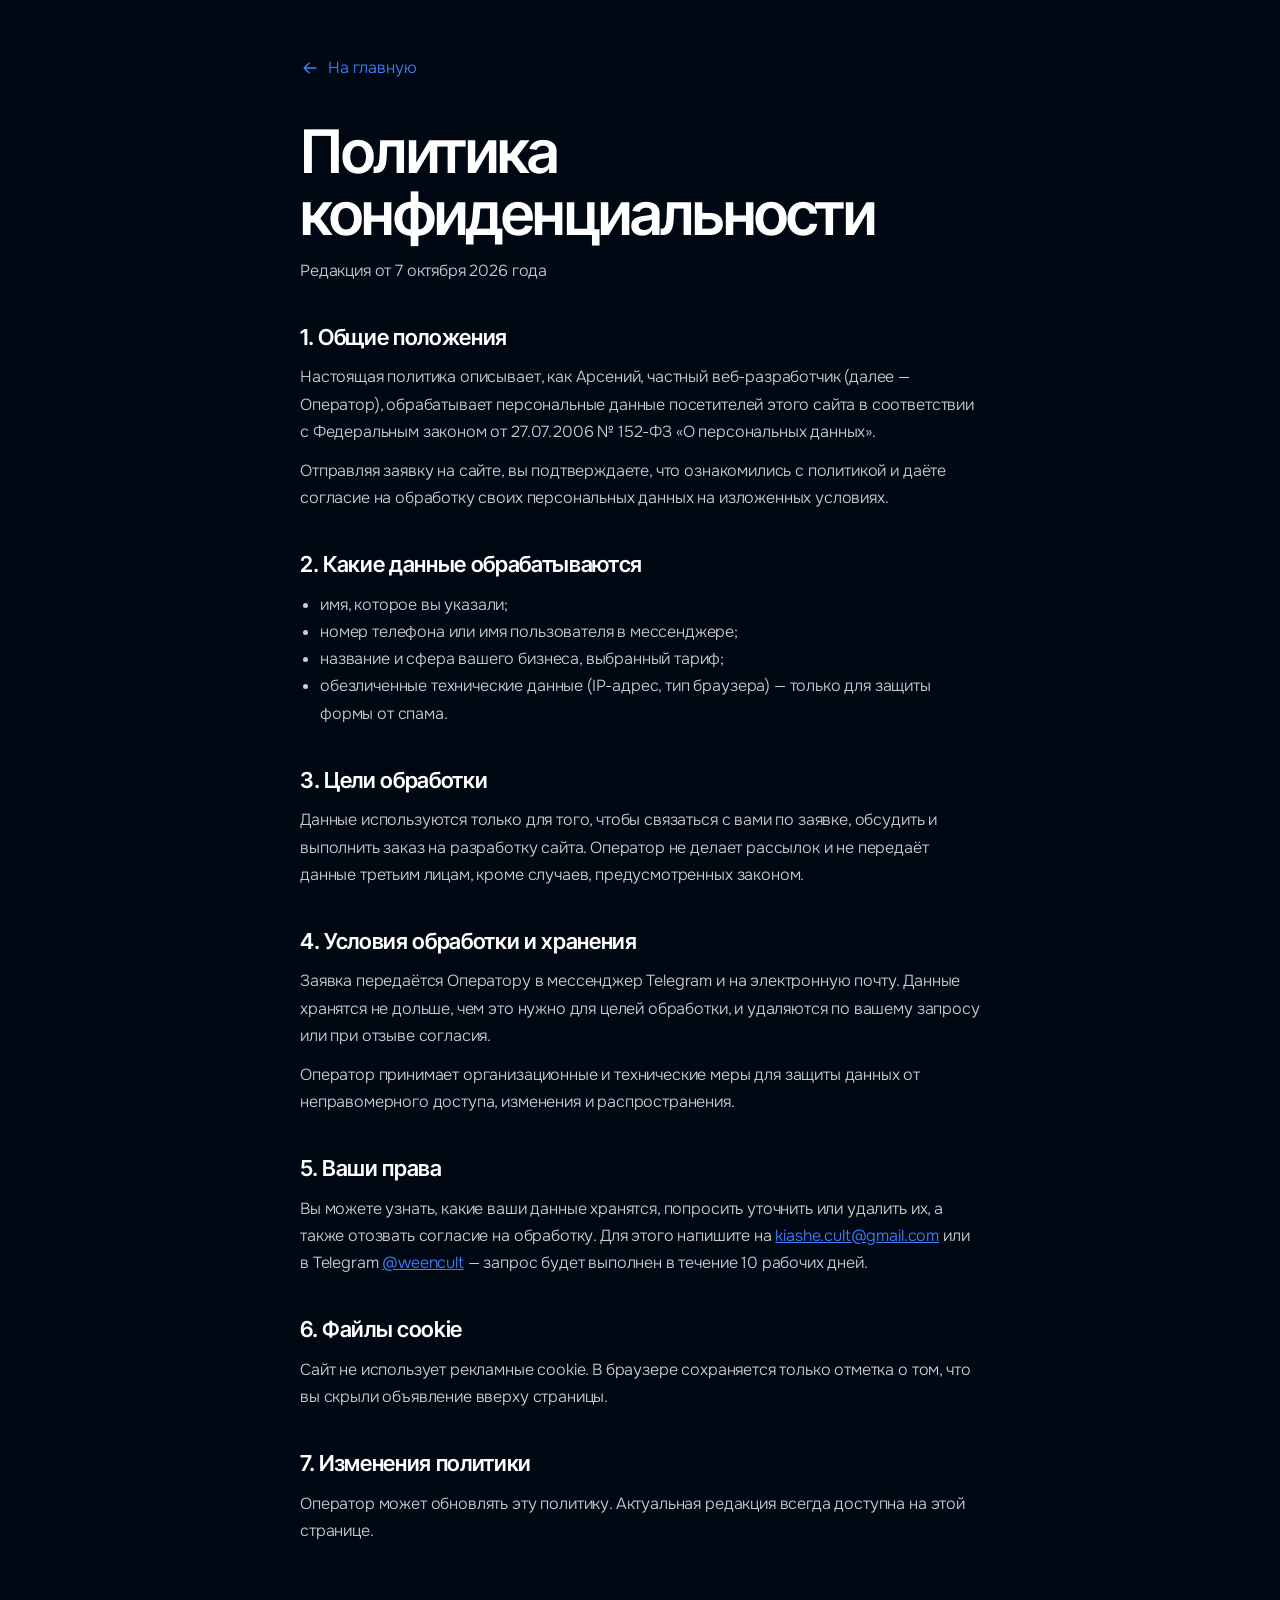
==== commit df065bec: "Add files via upload" ====
--- a/privacy.html
+++ b/privacy.html
@@ -41,14 +41,14 @@
 		<li>имя, которое вы указали;</li>
 		<li>номер телефона или имя пользователя в мессенджере;</li>
 		<li>название и сфера вашего бизнеса, выбранный тариф;</li>
-		<li>обезличенные технические данные (IP-адрес, тип браузера), которые автоматически видит хостинг сайта при открытии страниц.</li>
+		<li>обезличенные технические данные (IP-адрес, тип браузера) — только для защиты формы от спама.</li>
 	</ul>
 
 	<h2>3. Цели обработки</h2>
 	<p>Данные используются только для того, чтобы связаться с вами по заявке, обсудить и выполнить заказ на разработку сайта. Оператор не делает рассылок и не передаёт данные третьим лицам, кроме случаев, предусмотренных законом.</p>
 
 	<h2>4. Условия обработки и хранения</h2>
-	<p>Заявка с сайта отправляется вами Оператору сообщением в мессенджер Telegram; сам сайт данные формы не хранит и никуда не передаёт. Данные хранятся не дольше, чем это нужно для целей обработки, и удаляются по вашему запросу или при отзыве согласия.</p>
+	<p>Заявка передаётся Оператору в мессенджер Telegram и на электронную почту. Данные хранятся не дольше, чем это нужно для целей обработки, и удаляются по вашему запросу или при отзыве согласия.</p>
 	<p>Оператор принимает организационные и технические меры для защиты данных от неправомерного доступа, изменения и распространения.</p>
 
 	<h2>5. Ваши права</h2>
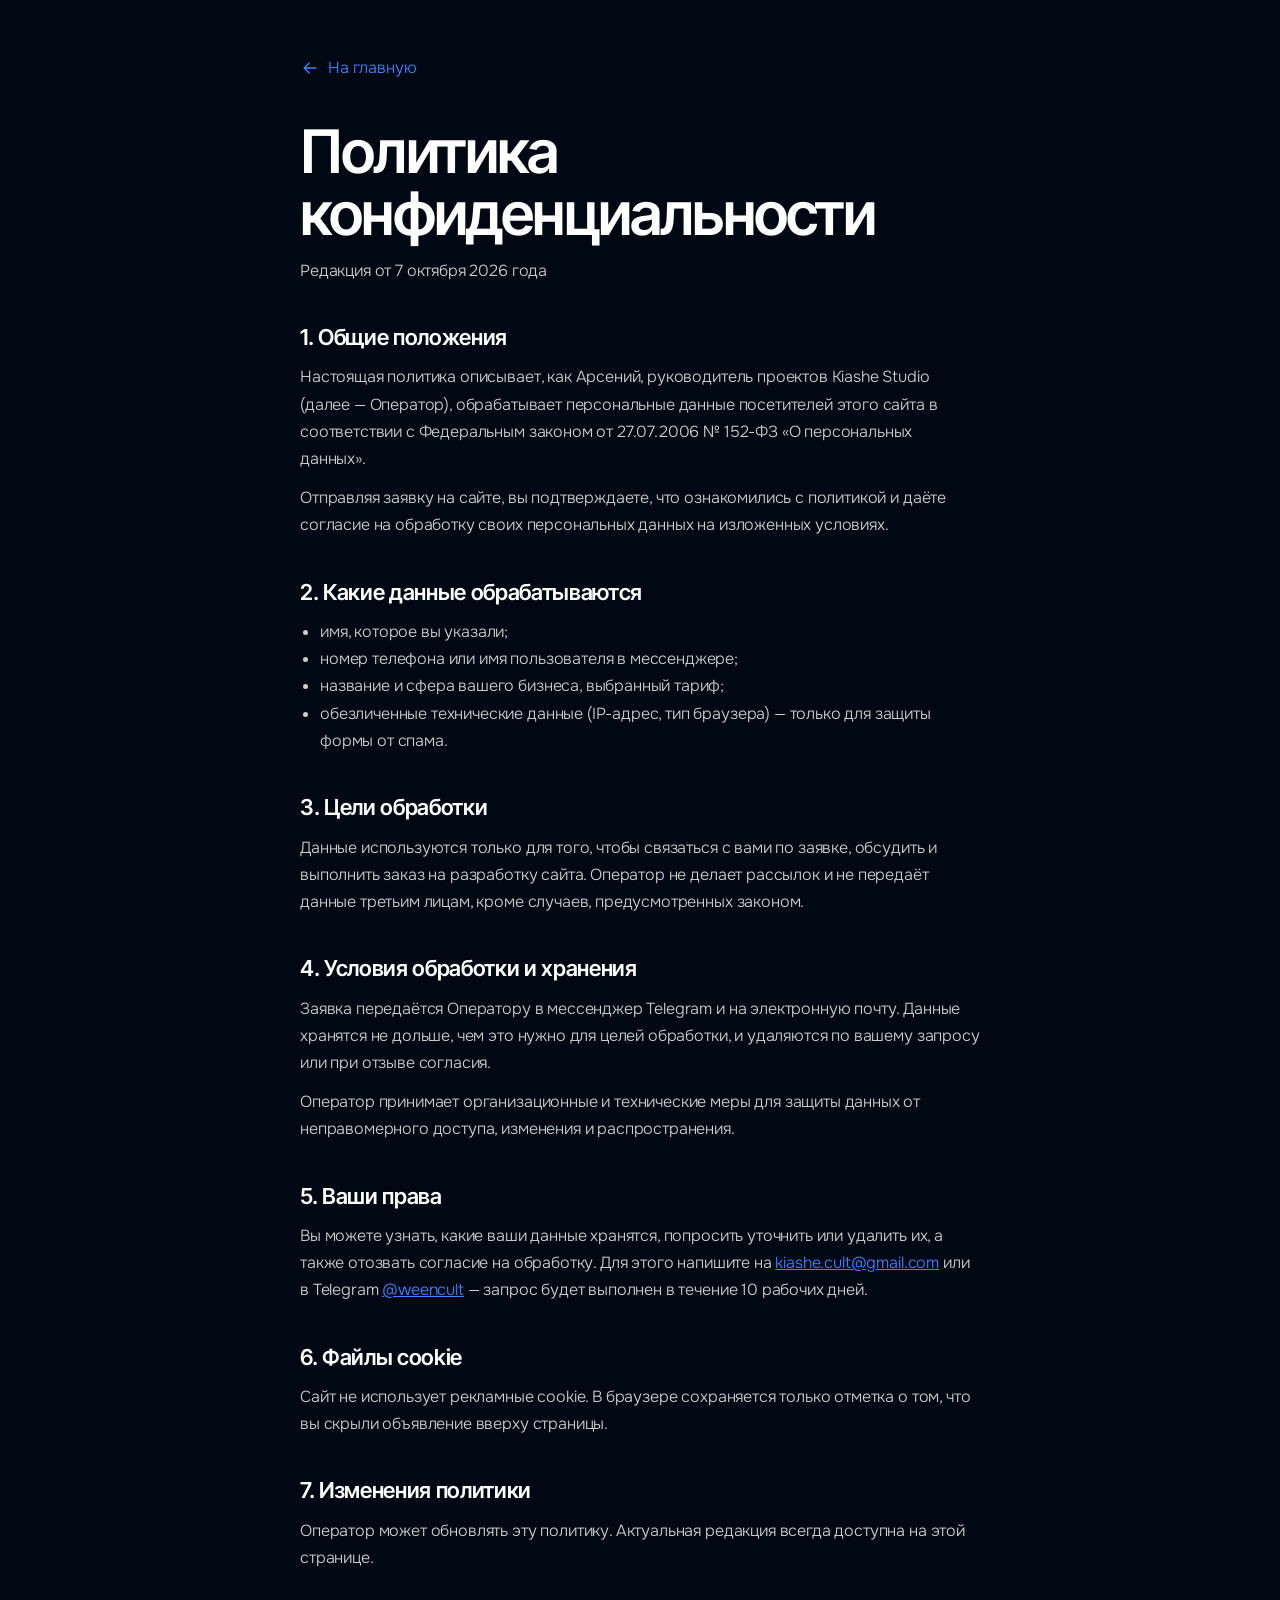
==== commit 4d8e1519: "Add files via upload" ====
--- a/privacy.html
+++ b/privacy.html
@@ -3,14 +3,14 @@
 <head>
 <meta charset="utf-8">
 <meta name="viewport" content="width=device-width, initial-scale=1">
-<title>Политика конфиденциальности — Арсений</title>
+<title>Политика конфиденциальности — Kiashe Studio</title>
 <meta name="description" content="Политика обработки персональных данных на сайте Арсения — разработка сайтов для малого бизнеса.">
 <link rel="canonical" href="https://kiashe.ru/privacy.html">
 <meta name="theme-color" content="#000814">
 <link rel="icon" href="favicon.ico" sizes="any">
 <link rel="icon" href="assets/img/favicon.svg" type="image/svg+xml">
 <link rel="apple-touch-icon" href="assets/img/apple-touch-icon.png">
-<link rel="stylesheet" href="assets/css/main.css?v=13">
+<link rel="stylesheet" href="assets/css/main.css?v=17">
 <style>
 	.doc { max-width: 760px; padding-block: 56px 96px; }
 	.doc__back { display: inline-flex; align-items: center; gap: 8px; margin-bottom: 40px; color: var(--fog); text-decoration: none; }
@@ -33,7 +33,7 @@
 	<p class="doc__date">Редакция от 7 октября 2026 года</p>
 
 	<h2>1. Общие положения</h2>
-	<p>Настоящая политика описывает, как Арсений, частный веб-разработчик (далее — Оператор), обрабатывает персональные данные посетителей этого сайта в соответствии с Федеральным законом от 27.07.2006 № 152-ФЗ «О персональных данных».</p>
+	<p>Настоящая политика описывает, как Арсений, руководитель проектов Kiashe Studio (далее — Оператор), обрабатывает персональные данные посетителей этого сайта в соответствии с Федеральным законом от 27.07.2006 № 152-ФЗ «О персональных данных».</p>
 	<p>Отправляя заявку на сайте, вы подтверждаете, что ознакомились с политикой и даёте согласие на обработку своих персональных данных на изложенных условиях.</p>
 
 	<h2>2. Какие данные обрабатываются</h2>
--- a/assets/css/main.css
+++ b/assets/css/main.css
@@ -329,9 +329,9 @@
 	background: #fff;
 	color: var(--canvas);
 }
-.brand__mark .ico { width: 20px; height: 20px; }
+.brand__mark .ico { width: 26px; height: 26px; }
 .brand__name { font-family: var(--f-display); font-weight: 600; font-size: 19px; letter-spacing: -.02em; }
-.brand__name i { font-style: normal; color: var(--blue-hi); }
+.brand__name i { margin-left: 5px; font-style: normal; font-weight: 500; font-size: .74em; letter-spacing: .01em; color: var(--blue-hi); }
 
 .nav__links { display: flex; gap: 4px; margin: 0 auto; }
 .nav__links a {
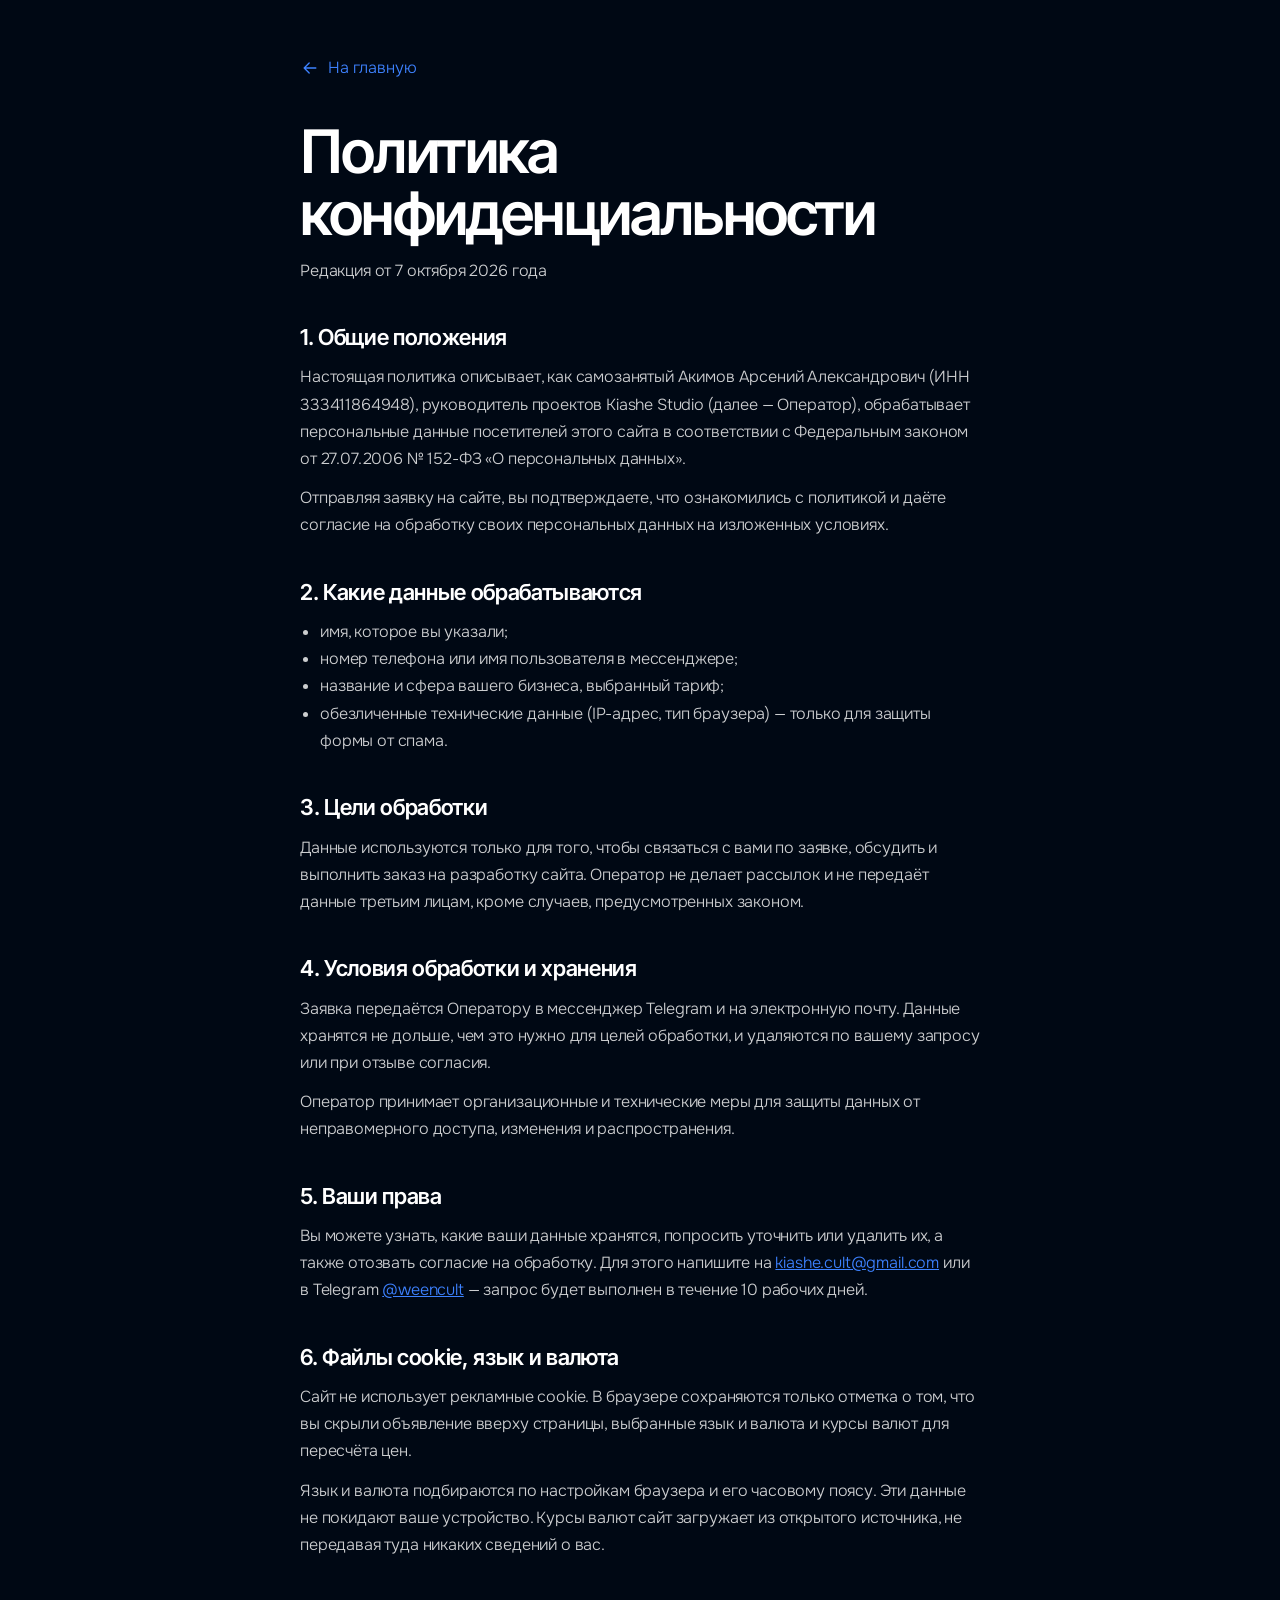
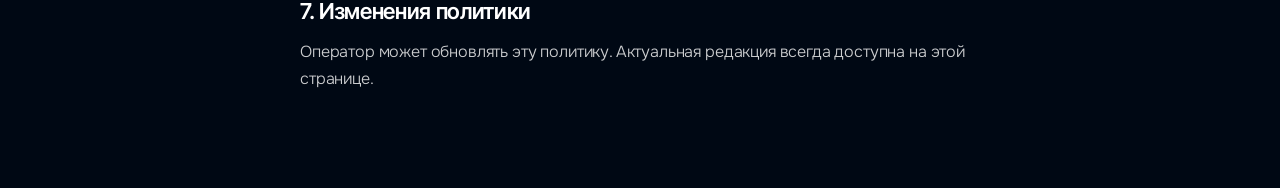
==== commit d6301cce: "Add files via upload" ====
--- a/privacy.html
+++ b/privacy.html
@@ -7,8 +7,7 @@
 <meta name="description" content="Политика обработки персональных данных на сайте Арсения — разработка сайтов для малого бизнеса.">
 <link rel="canonical" href="https://kiashe.ru/privacy.html">
 <meta name="theme-color" content="#000814">
-<link rel="icon" href="favicon.ico" sizes="any">
-<link rel="icon" href="assets/img/favicon.svg" type="image/svg+xml">
+<link rel="icon" href="favicon.ico">
 <link rel="apple-touch-icon" href="assets/img/apple-touch-icon.png">
 <link rel="stylesheet" href="assets/css/main.css?v=17">
 <style>
@@ -33,7 +32,7 @@
 	<p class="doc__date">Редакция от 7 октября 2026 года</p>
 
 	<h2>1. Общие положения</h2>
-	<p>Настоящая политика описывает, как Арсений, руководитель проектов Kiashe Studio (далее — Оператор), обрабатывает персональные данные посетителей этого сайта в соответствии с Федеральным законом от 27.07.2006 № 152-ФЗ «О персональных данных».</p>
+	<p>Настоящая политика описывает, как самозанятый Акимов Арсений Александрович (ИНН 333411864948), руководитель проектов Kiashe Studio (далее — Оператор), обрабатывает персональные данные посетителей этого сайта в соответствии с Федеральным законом от 27.07.2006 № 152-ФЗ «О персональных данных».</p>
 	<p>Отправляя заявку на сайте, вы подтверждаете, что ознакомились с политикой и даёте согласие на обработку своих персональных данных на изложенных условиях.</p>
 
 	<h2>2. Какие данные обрабатываются</h2>
@@ -54,8 +53,9 @@
 	<h2>5. Ваши права</h2>
 	<p>Вы можете узнать, какие ваши данные хранятся, попросить уточнить или удалить их, а также отозвать согласие на обработку. Для этого напишите на <a href="mailto:kiashe.cult@gmail.com">kiashe.cult@gmail.com</a> или в Telegram <a href="https://t.me/weencult" target="_blank" rel="noopener">@weencult</a> — запрос будет выполнен в течение 10 рабочих дней.</p>
 
-	<h2>6. Файлы cookie</h2>
-	<p>Сайт не использует рекламные cookie. В браузере сохраняется только отметка о том, что вы скрыли объявление вверху страницы.</p>
+	<h2>6. Файлы cookie, язык и валюта</h2>
+	<p>Сайт не использует рекламные cookie. В браузере сохраняются только отметка о том, что вы скрыли объявление вверху страницы, выбранные язык и валюта и курсы валют для пересчёта цен.</p>
+	<p>Язык и валюта подбираются по настройкам браузера и его часовому поясу. Эти данные не покидают ваше устройство. Курсы валют сайт загружает из открытого источника, не передавая туда никаких сведений о вас.</p>
 
 	<h2>7. Изменения политики</h2>
 	<p>Оператор может обновлять эту политику. Актуальная редакция всегда доступна на этой странице.</p>
--- a/assets/css/main.css
+++ b/assets/css/main.css
@@ -62,6 +62,8 @@
 
 /* ---------- База ---------- */
 
+.i18n-wait body { visibility: hidden; }
+
 *, *::before, *::after { box-sizing: border-box; }
 
 html {
@@ -340,12 +342,62 @@
 	font-size: 15px;
 	text-decoration: none;
 	color: var(--fog);
+	white-space: nowrap;
 	transition: color .2s, background-color .2s;
 }
 .nav__links a:hover, .nav__links a.is-active { color: #fff; background: rgba(255, 255, 255, .06); }
 .nav__links .nav__cta { display: none; }
 
 .nav__actions { display: flex; align-items: center; gap: 16px; }
+/* язык и валюта */
+.locale { position: relative; }
+.locale__btn {
+	display: inline-flex;
+	align-items: center;
+	gap: 7px;
+	height: 40px;
+	padding: 0 12px;
+	border: 1px solid rgba(255, 255, 255, .16);
+	border-radius: 12px;
+	background: none;
+	font-size: 14px;
+	font-weight: 400;
+	color: var(--fog);
+	white-space: nowrap;
+	cursor: pointer;
+	transition: border-color .2s, color .2s;
+}
+.locale__btn:hover, .locale__btn[aria-expanded="true"] { border-color: rgba(255, 255, 255, .4); color: #fff; }
+.locale__btn .ico { width: 17px; height: 17px; }
+.locale__menu {
+	position: absolute;
+	top: calc(100% + 10px); right: 0;
+	z-index: 60;
+	width: 300px;
+	padding: 18px;
+	border: 1px solid rgba(28, 108, 255, .35);
+	border-radius: 18px;
+	background: var(--indigo);
+	box-shadow: var(--sh-glow), 0 24px 50px -20px rgba(0, 0, 0, .7);
+}
+.locale__menu[hidden] { display: none; }
+.locale__h { margin: 0 0 8px; font-size: 12px; font-weight: 600; letter-spacing: .08em; text-transform: uppercase; color: var(--mist); }
+.locale__row { display: flex; flex-wrap: wrap; gap: 6px; margin-bottom: 16px; }
+.locale__chip {
+	padding: 7px 11px;
+	border: 1px solid rgba(255, 255, 255, .14);
+	border-radius: 10px;
+	background: none;
+	font-size: 13px;
+	color: var(--fog);
+	cursor: pointer;
+	transition: background-color .2s, border-color .2s, color .2s;
+}
+.locale__chip:hover { border-color: rgba(255, 255, 255, .4); color: #fff; }
+.locale__chip.is-on { border-color: #fff; background: #fff; color: var(--canvas); }
+.locale__note { padding-top: 12px; border-top: 1px solid var(--steel); font-size: 12px; line-height: 1.5; color: var(--mist); }
+.locale__reset { padding: 0; border: 0; background: none; font-size: inherit; color: var(--blue-hi); text-decoration: underline; cursor: pointer; }
+
 .nav__phone { font-size: 15px; text-decoration: none; color: var(--fog); white-space: nowrap; }
 .nav__phone:hover { color: #fff; }
 
@@ -910,9 +962,9 @@
 	grid-template-columns: repeat(3, minmax(0, 1fr));
 	gap: var(--gap);
 }
-.service, .step { padding: var(--pad); transition: transform .3s var(--ease); }
-.service:hover, .step:hover { transform: translateY(-4px); }
-.service .muted, .step .muted { margin-top: 12px; }
+.service { padding: var(--pad); transition: transform .3s var(--ease); }
+.service:hover { transform: translateY(-4px); }
+.service .muted { margin-top: 12px; }
 .service__ico {
 	display: grid;
 	place-items: center;
@@ -925,53 +977,146 @@
 }
 .service__ico .ico { width: 26px; height: 26px; }
 
-/* ---------- Шаги ---------- */
-
-.steps {
-	position: relative;
+/* «вместо пяти подрядчиков» */
+.crew {
+	display: grid;
+	grid-template-columns: minmax(0, 5fr) minmax(0, 6fr);
+	align-items: center;
+	gap: 24px 56px;
+	margin-bottom: var(--gap);
+	padding: var(--pad) calc(var(--pad) + 8px);
+}
+.crew .muted { margin-top: 12px; }
+.crew__roles { display: flex; flex-wrap: wrap; gap: 10px; margin: 0; padding: 0; list-style: none; }
+.crew__roles li {
+	display: inline-flex;
+	align-items: center;
+	gap: 8px;
+	padding: 10px 16px;
+	border: 1px solid rgba(255, 255, 255, .12);
+	border-radius: 999px;
+	background: rgba(0, 8, 20, .5);
+	font-size: 15px;
+	font-weight: 400;
+}
+
+/* ---------- Проблемы клиента ---------- */
+
+.pains {
 	display: grid;
 	grid-template-columns: repeat(4, minmax(0, 1fr));
 	gap: var(--gap);
-	margin: 0;
-	padding: 0;
-	list-style: none;
-}
-.steps::before {
-	/* линия прогресса между шагами */
+}
+.pain { display: flex; flex-direction: column; padding: var(--pad); }
+.pain__n {
+	align-self: flex-start;
+	margin-bottom: 24px;
+	padding: 6px 10px;
+	border-radius: 12px;
+	background: rgba(255, 68, 51, .12);
+	font-weight: 700;
+	font-size: 15px;
+	line-height: 1;
+	letter-spacing: .06em;
+	color: #ff7a6b;
+}
+.pain .muted { flex: 1; margin-top: 12px; font-size: 15px; }
+.pain__fix {
+	display: flex;
+	gap: 10px;
+	margin-top: 22px;
+	padding-top: 16px;
+	border-top: 1px solid var(--steel);
+	font-size: 14px;
+	line-height: 1.45;
+	color: var(--fog);
+}
+.pain__fix .ico { width: 18px; height: 18px; margin-top: 1px; color: var(--lime); }
+.pain__fix b { color: #fff; font-weight: 600; }
+
+.audit {
+	display: grid;
+	grid-template-columns: minmax(0, 1fr) auto;
+	align-items: center;
+	gap: 20px 48px;
+	margin-top: calc(var(--gap) * 2);
+	padding: 32px 40px;
+	border-radius: 28px;
+}
+.audit__title { font-family: var(--f-display); font-weight: 600; font-size: 28px; letter-spacing: -.02em; }
+.audit .muted { max-width: 64ch; margin-top: 8px; }
+
+/* ---------- Как работаем ---------- */
+
+.flow { display: grid; gap: var(--gap); margin: 0; padding: 0; list-style: none; }
+.flow__step {
+	position: relative;
+	display: grid;
+	grid-template-columns: minmax(0, 4fr) minmax(0, 8fr);
+	gap: 24px 48px;
+	padding: var(--pad);
+	border: 1px solid rgba(17, 38, 59, .5);
+	border-radius: var(--r-card);
+	background: var(--deep);
+	box-shadow: var(--sh-card);
+}
+/* линия между шагами — видна в зазорах между карточками */
+.flow__step:not(:last-child)::after {
 	content: "";
 	position: absolute;
-	left: 24px; right: 24px; top: calc(var(--pad) + 18px);
-	height: 1px;
-	background: linear-gradient(90deg, var(--blue), var(--sky));
-	transform: scaleX(0);
-	transform-origin: left;
-	transition: transform 1.6s var(--ease) .3s;
-}
-.steps.is-in::before { transform: none; }
-.step { display: flex; flex-direction: column; }
-.step .muted { flex: 1; }
-.step__n {
-	align-self: flex-start;
-	margin-bottom: 32px;
-	padding: 6px 10px;
-	border-radius: 12px;
+	left: calc(var(--pad) + 25px);
+	top: 100%;
+	width: 2px;
+	height: var(--gap);
+	background: linear-gradient(var(--blue), var(--sky));
+}
+.flow__head { display: flex; align-items: flex-start; gap: 18px; }
+.flow__n {
+	display: grid;
+	place-items: center;
+	flex-shrink: 0;
+	width: 52px; height: 52px;
+	border-radius: 16px;
 	background: var(--indigo);
+	box-shadow: var(--sh-glow);
 	font-weight: 700;
-	font-size: 22px;
-	line-height: 1;
+	font-size: 18px;
 	letter-spacing: .04em;
 	color: var(--blue-hi);
 }
-.step__time {
-	align-self: flex-start;
-	margin-top: 24px;
-	padding: 6px 12px;
+.flow__head .h4 { padding-top: 4px; }
+.flow__time {
+	display: inline-block;
+	margin-top: 10px;
+	padding: 5px 12px;
 	border-radius: 999px;
 	background: var(--indigo);
 	font-size: 13px;
 	font-weight: 400;
 	color: var(--fog);
 }
+.flow__cols { display: grid; grid-template-columns: repeat(2, minmax(0, 1fr)); gap: 24px; }
+.flow__label { margin-bottom: 8px; font-size: 12px; font-weight: 600; letter-spacing: .08em; text-transform: uppercase; color: var(--mist); }
+.flow__cols .muted { font-size: 15px; }
+.flow__get { padding-left: 24px; border-left: 1px solid var(--steel); }
+.flow__get .flow__label { color: var(--lime); }
+.flow__get p:last-child { font-weight: 300; font-size: 15px; line-height: 1.6; color: #fff; }
+
+.flow__guarantee {
+	display: flex;
+	flex-wrap: wrap;
+	justify-content: space-between;
+	align-items: center;
+	gap: 16px 32px;
+	margin-top: calc(var(--gap) * 2);
+	padding: 24px 28px;
+	border: 1px dashed rgba(0, 204, 75, .4);
+	border-radius: 24px;
+	background: rgba(0, 204, 75, .06);
+}
+.flow__guarantee p { display: flex; gap: 12px; max-width: 70ch; font-size: 16px; line-height: 1.55; color: var(--fog); }
+.flow__guarantee .ico { width: 22px; height: 22px; flex-shrink: 0; color: var(--lime); }
+.flow__guarantee b { color: #fff; font-weight: 600; }
 
 /* ---------- Цены ---------- */
 
@@ -1011,9 +1156,20 @@
 	letter-spacing: -.035em;
 	white-space: nowrap;
 }
+.plan__price--text { font-size: 40px; letter-spacing: -.03em; }
 .plan__price small { font-size: 18px; font-weight: 500; letter-spacing: 0; color: var(--mist); }
-.plan__price span { font-size: 34px; color: var(--mist); }
+.plan__price .cur { font-size: 34px; color: var(--mist); }
 .plan__term { margin-top: 10px; font-size: 14px; color: var(--mist); }
+.plan__promo {
+	align-self: flex-start;
+	margin-top: 14px;
+	padding: 6px 12px;
+	border-radius: 999px;
+	background: rgba(0, 204, 75, .12);
+	font-size: 13px;
+	font-weight: 400;
+	color: #5be38c;
+}
 .plan__list {
 	flex: 1;
 	margin: 28px 0 32px;
@@ -1051,6 +1207,8 @@
 	color: var(--blue-hi);
 }
 .term__ico .ico { width: 22px; height: 22px; }
+.price-note { margin-top: 28px; font-size: 14px; color: var(--mist); text-align: center; }
+.price-note[hidden] { display: none; }
 .terms__note { margin-top: 20px; font-size: 14px; color: var(--mist); text-align: center; }
 
 /* дополнительные услуги */
@@ -1062,25 +1220,17 @@
 	padding: var(--pad) calc(var(--pad) + 8px);
 }
 .extras__head .muted { margin-top: 10px; }
-.extras__list {
-	display: grid;
-	grid-template-columns: repeat(2, minmax(0, 1fr));
-	gap: 0 40px;
-	margin: 0;
-	padding: 0;
-	list-style: none;
-}
-.extras__list li {
-	display: flex;
-	justify-content: space-between;
-	align-items: baseline;
-	gap: 16px;
-	padding: 13px 0;
-	border-bottom: 1px solid var(--steel);
-	font-size: 15px;
+.extras__tags { display: flex; flex-wrap: wrap; gap: 10px; margin: 0; padding: 0; list-style: none; }
+.extras__tags li {
+	padding: 9px 15px;
+	border: 1px solid rgba(255, 255, 255, .12);
+	border-radius: 999px;
+	background: rgba(0, 8, 20, .5);
+	font-size: 14px;
+	font-weight: 400;
 	color: var(--fog);
 }
-.extras__list b { font-family: var(--f-display); font-weight: 500; color: #fff; white-space: nowrap; }
+.extras__note { margin-top: 18px; font-size: 15px; color: #fff; }
 
 /* ---------- Вопросы ---------- */
 
@@ -1174,8 +1324,8 @@
 /* сетка способов связи: Telegram — главный */
 .reach {
 	display: grid;
-	grid-template-columns: minmax(0, 1.25fr) minmax(0, 1fr) minmax(0, 1fr);
-	grid-template-areas: "tg phone phone" "tg max mail";
+	grid-template-columns: minmax(0, 1.3fr) repeat(3, minmax(0, 1fr));
+	grid-template-areas: "tg phone phone phone" "tg max mail vk";
 	gap: 16px;
 	margin-top: 44px;
 }
@@ -1244,7 +1394,7 @@
 	margin-top: 4px;
 	font-family: var(--f-display);
 	font-weight: 600;
-	font-size: clamp(38px, 4.6vw, 60px);
+	font-size: clamp(34px, 3.4vw, 52px);
 	line-height: 1;
 	letter-spacing: -.035em;
 }
@@ -1307,6 +1457,7 @@
 .reach__small:hover { border-color: var(--c); transform: translateY(-4px); }
 .reach__small--max { grid-area: max; --c: #7b4dff; }
 .reach__small--mail { grid-area: mail; --c: var(--coral); }
+.reach__small--vk { grid-area: vk; --c: #0077ff; }
 .reach__ico {
 	display: grid;
 	place-items: center;
@@ -1544,6 +1695,13 @@
 .mailbox__item .mailbox__logo { background: #fff; }
 .mailbox__logo svg { width: 22px; height: 22px; }
 
+/* ---------- Узкий ноутбук: в шапке не хватает места ---------- */
+
+@media (max-width: 1240px) {
+	.nav__phone { display: none; }
+	.nav__links a { padding: 8px 10px; }
+}
+
 /* ---------- Планшет ---------- */
 
 @media (max-width: 1100px) {
@@ -1559,8 +1717,8 @@
 	.try__facts { margin-top: 0; }
 	.mock { transform: none; }
 
-	.services, .steps { grid-template-columns: repeat(2, minmax(0, 1fr)); }
-	.steps::before { display: none; }
+	.services, .pains { grid-template-columns: repeat(2, minmax(0, 1fr)); }
+	.crew, .audit, .flow__step { grid-template-columns: minmax(0, 1fr); }
 
 	.plans { grid-template-columns: minmax(0, 1fr); max-width: 520px; margin-inline: auto; }
 	.terms { grid-template-columns: minmax(0, 1fr); max-width: 640px; margin-inline: auto; }
@@ -1573,12 +1731,12 @@
 	.cta { padding: 44px; }
 	.footer__in { grid-template-columns: auto minmax(0, 1fr); }
 	.footer__links { grid-column: 1 / -1; }
-	.reach { grid-template-columns: repeat(2, minmax(0, 1fr)); grid-template-areas: "tg phone" "max mail"; }
+	.reach { grid-template-columns: repeat(2, minmax(0, 1fr)); grid-template-areas: "tg phone" "max mail" "vk vk"; }
 	.reach__tg { min-height: 300px; }
 	.callback { grid-template-columns: minmax(0, 1fr); }
 }
 
-@media (max-width: 900px) {
+@media (max-width: 1000px) {
 	.nav__burger { display: block; }
 	.nav__actions { margin-left: auto; }
 	.nav__links {
@@ -1610,6 +1768,8 @@
 	.announce { font-size: 13px; }
 	.nav__in { height: 64px; gap: 12px; }
 	.nav__actions .btn { display: none; }
+	.locale__btn { height: 44px; padding: 0 10px; }
+	.locale__menu { position: fixed; left: 12px; right: 12px; width: auto; }
 
 	.hero { padding: 40px var(--gutter) 64px; }
 	.hero__glow { width: 340px; height: 340px; filter: blur(70px); }
@@ -1626,7 +1786,13 @@
 	.ticker { padding: 14px 0; }
 	.ticker span { gap: 20px; padding-right: 20px; font-size: 18px; }
 
-	.works, .services, .steps { grid-template-columns: minmax(0, 1fr); }
+	.works, .services, .pains, .flow__cols { grid-template-columns: minmax(0, 1fr); }
+	.flow__get { padding: 16px 0 0; border-left: 0; border-top: 1px solid var(--steel); }
+	.audit { padding: 24px var(--pad); border-radius: 22px; }
+	.audit__title { font-size: 23px; }
+	.audit .btn { width: 100%; }
+	.flow__guarantee { padding: 20px; }
+	.flow__guarantee .btn { width: 100%; }
 	.work { padding: 8px; }
 	.work__body, .work--wide .work__body { padding: 20px 8px 8px; }
 	.work--next { padding: 32px var(--pad); }
@@ -1656,14 +1822,14 @@
 	.mock__art span { font-size: 64px; }
 	.mock__cards span { padding: 10px 8px; font-size: 12px; }
 
-	.step__n { margin-bottom: 24px; }
 	.plan__price { font-size: 46px; }
+	.plan__price--text { font-size: 34px; }
 	.faq__item summary { padding: 22px 0; font-size: 18px; }
 	.faq__item .muted { padding-right: 0; font-size: 16px; }
 
 	.cta { padding: 32px var(--gutter) var(--gutter); border-radius: 28px; }
 	.cta__head { align-items: flex-start; }
-	.reach { grid-template-columns: repeat(2, minmax(0, 1fr)); grid-template-areas: "tg tg" "phone phone" "max mail"; gap: 10px; margin-top: 28px; }
+	.reach { grid-template-columns: repeat(2, minmax(0, 1fr)); grid-template-areas: "tg tg" "phone phone" "max mail" "vk vk"; gap: 10px; margin-top: 28px; }
 	.reach__tg { min-height: 0; padding: 24px; border-radius: 22px; }
 	.reach__tg-ico { width: 52px; height: 52px; margin: 20px 0 16px; border-radius: 16px; }
 	.reach__go { align-self: stretch; justify-content: center; margin-top: 22px; }
@@ -1680,8 +1846,7 @@
 	.callback__row { grid-template-columns: minmax(0, 1fr); }
 	.term { padding: 20px; }
 	.extras { padding: var(--pad); }
-	.extras__list { grid-template-columns: minmax(0, 1fr); }
-	.extras__list li { font-size: 14px; }
+	.extras__tags li { font-size: 13px; }
 	.case div { grid-template-columns: minmax(0, 1fr); gap: 2px; }
 	.announce a { padding-inline: 16px 44px; text-align: left; }
 
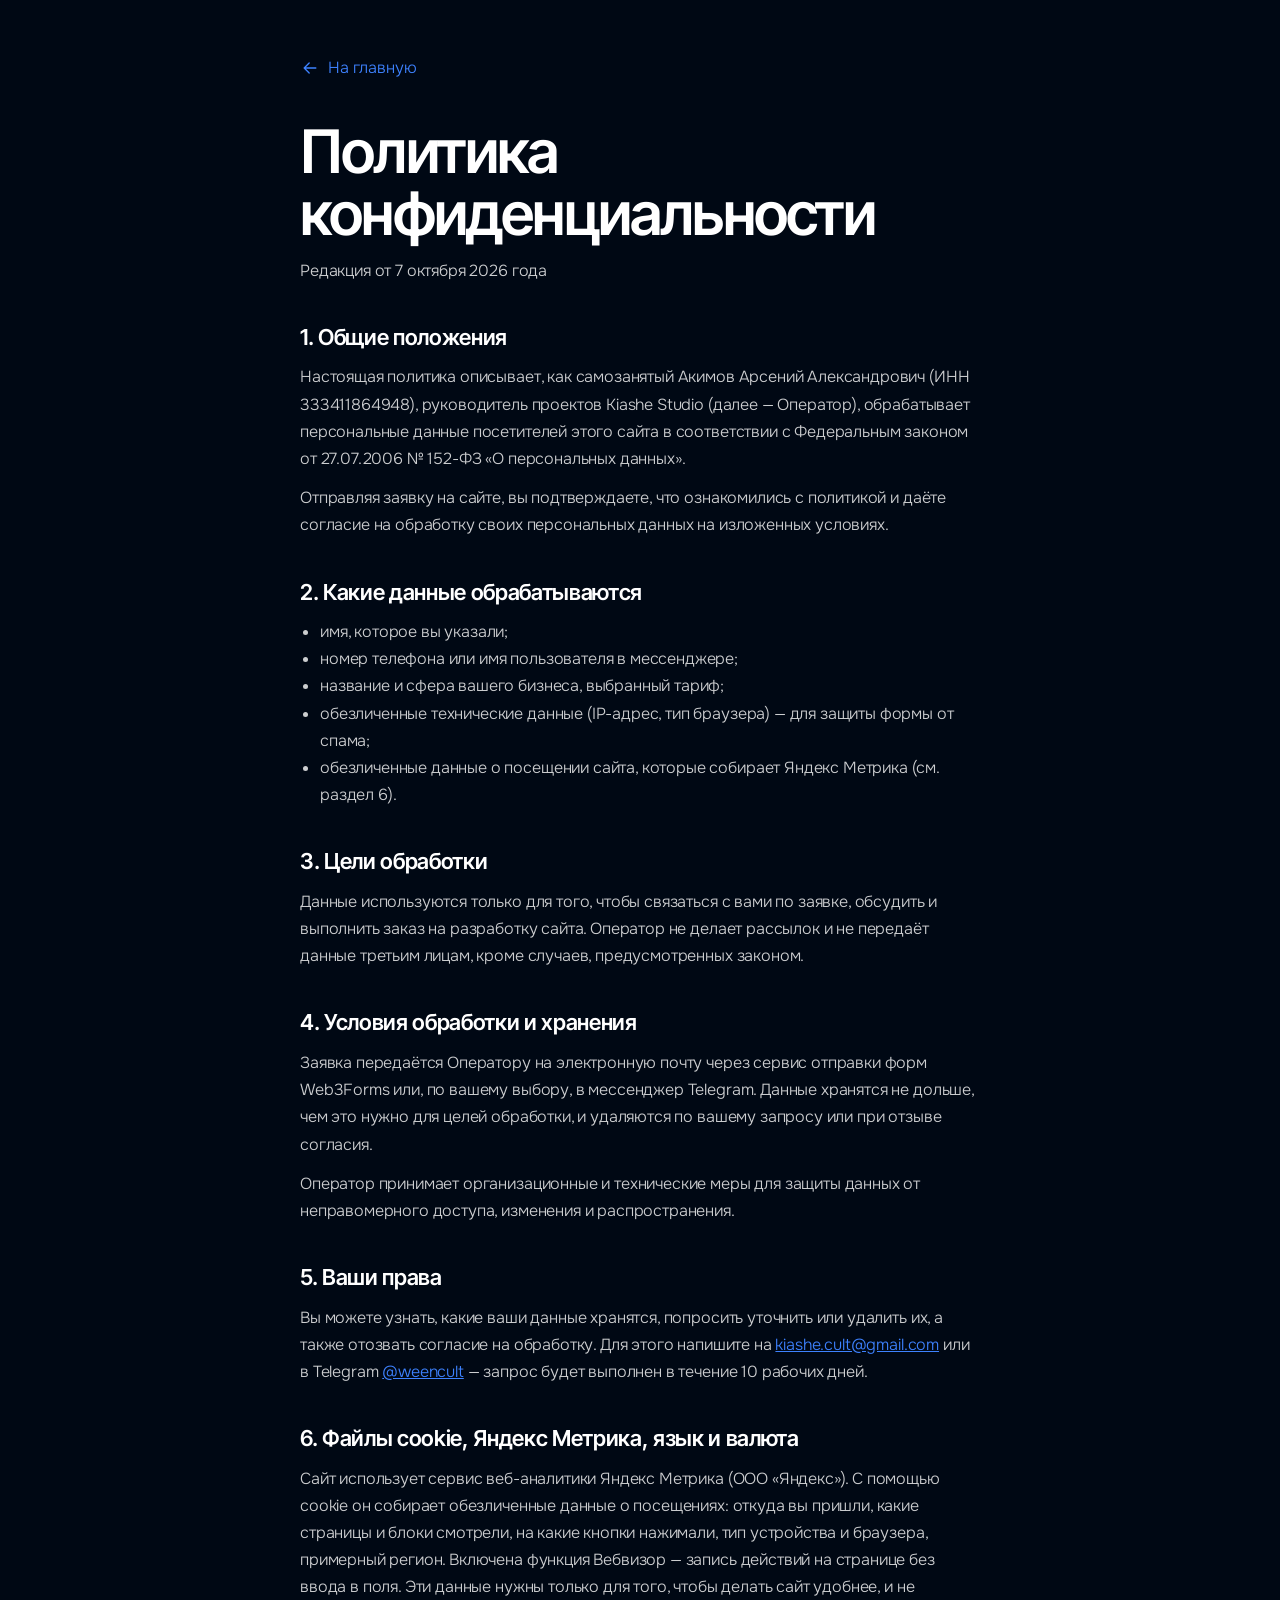
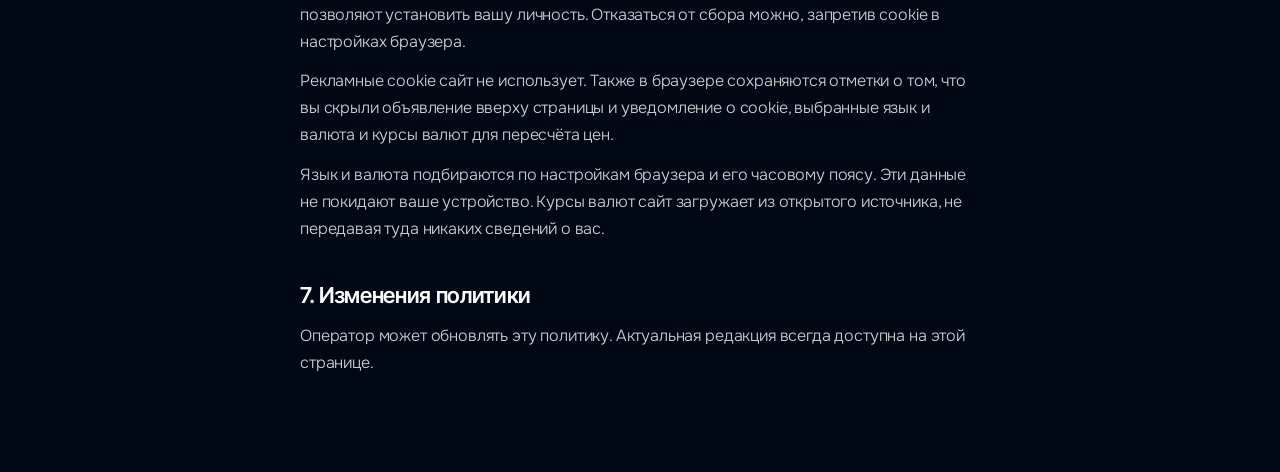
==== commit 4ab29c2d: "Add files via upload" ====
--- a/privacy.html
+++ b/privacy.html
@@ -9,7 +9,7 @@
 <meta name="theme-color" content="#000814">
 <link rel="icon" href="favicon.ico">
 <link rel="apple-touch-icon" href="assets/img/apple-touch-icon.png">
-<link rel="stylesheet" href="assets/css/main.css?v=17">
+<link rel="stylesheet" href="assets/css/main.css?v=25">
 <style>
 	.doc { max-width: 760px; padding-block: 56px 96px; }
 	.doc__back { display: inline-flex; align-items: center; gap: 8px; margin-bottom: 40px; color: var(--fog); text-decoration: none; }
@@ -40,21 +40,23 @@
 		<li>имя, которое вы указали;</li>
 		<li>номер телефона или имя пользователя в мессенджере;</li>
 		<li>название и сфера вашего бизнеса, выбранный тариф;</li>
-		<li>обезличенные технические данные (IP-адрес, тип браузера) — только для защиты формы от спама.</li>
+		<li>обезличенные технические данные (IP-адрес, тип браузера) — для защиты формы от спама;</li>
+		<li>обезличенные данные о посещении сайта, которые собирает Яндекс Метрика (см. раздел 6).</li>
 	</ul>
 
 	<h2>3. Цели обработки</h2>
 	<p>Данные используются только для того, чтобы связаться с вами по заявке, обсудить и выполнить заказ на разработку сайта. Оператор не делает рассылок и не передаёт данные третьим лицам, кроме случаев, предусмотренных законом.</p>
 
 	<h2>4. Условия обработки и хранения</h2>
-	<p>Заявка передаётся Оператору в мессенджер Telegram и на электронную почту. Данные хранятся не дольше, чем это нужно для целей обработки, и удаляются по вашему запросу или при отзыве согласия.</p>
+	<p>Заявка передаётся Оператору на электронную почту через сервис отправки форм Web3Forms или, по вашему выбору, в мессенджер Telegram. Данные хранятся не дольше, чем это нужно для целей обработки, и удаляются по вашему запросу или при отзыве согласия.</p>
 	<p>Оператор принимает организационные и технические меры для защиты данных от неправомерного доступа, изменения и распространения.</p>
 
 	<h2>5. Ваши права</h2>
 	<p>Вы можете узнать, какие ваши данные хранятся, попросить уточнить или удалить их, а также отозвать согласие на обработку. Для этого напишите на <a href="mailto:kiashe.cult@gmail.com">kiashe.cult@gmail.com</a> или в Telegram <a href="https://t.me/weencult" target="_blank" rel="noopener">@weencult</a> — запрос будет выполнен в течение 10 рабочих дней.</p>
 
-	<h2>6. Файлы cookie, язык и валюта</h2>
-	<p>Сайт не использует рекламные cookie. В браузере сохраняются только отметка о том, что вы скрыли объявление вверху страницы, выбранные язык и валюта и курсы валют для пересчёта цен.</p>
+	<h2>6. Файлы cookie, Яндекс Метрика, язык и валюта</h2>
+	<p>Сайт использует сервис веб-аналитики Яндекс Метрика (ООО «Яндекс»). С помощью cookie он собирает обезличенные данные о посещениях: откуда вы пришли, какие страницы и блоки смотрели, на какие кнопки нажимали, тип устройства и браузера, примерный регион. Включена функция Вебвизор — запись действий на странице без ввода в поля. Эти данные нужны только для того, чтобы делать сайт удобнее, и не позволяют установить вашу личность. Отказаться от сбора можно, запретив cookie в настройках браузера.</p>
+	<p>Рекламные cookie сайт не использует. Также в браузере сохраняются отметки о том, что вы скрыли объявление вверху страницы и уведомление о cookie, выбранные язык и валюта и курсы валют для пересчёта цен.</p>
 	<p>Язык и валюта подбираются по настройкам браузера и его часовому поясу. Эти данные не покидают ваше устройство. Курсы валют сайт загружает из открытого источника, не передавая туда никаких сведений о вас.</p>
 
 	<h2>7. Изменения политики</h2>
--- a/assets/css/main.css
+++ b/assets/css/main.css
@@ -1579,6 +1579,30 @@
 	transition: opacity .3s, transform .4s var(--ease);
 }
 .toast.is-on { opacity: 1; transform: translate(-50%, 0); }
+
+/* уведомление о cookie */
+.cookie {
+	position: fixed;
+	left: 20px; bottom: 20px;
+	z-index: 45;
+	display: flex;
+	align-items: center;
+	gap: 16px;
+	max-width: 440px;
+	padding: 14px 14px 14px 18px;
+	border: 1px solid rgba(255, 255, 255, .12);
+	border-radius: 18px;
+	background: rgba(1, 13, 30, .94);
+	-webkit-backdrop-filter: blur(12px);
+	backdrop-filter: blur(12px);
+	box-shadow: 0 20px 40px -16px rgba(0, 0, 0, .7);
+	font-size: 13px;
+	line-height: 1.45;
+	color: var(--fog);
+}
+.cookie[hidden] { display: none; }
+.cookie a { color: #fff; }
+.cookie .btn { flex-shrink: 0; }
 
 /* ---------- Подвал ---------- */
 
@@ -1853,6 +1877,7 @@
 	.footer { padding: 48px 0 112px; }
 	.footer__in { grid-template-columns: minmax(0, 1fr); }
 	.toast { bottom: 88px; }
+	.cookie { left: 12px; right: 12px; bottom: 80px; max-width: none; }
 	.dock {
 		position: fixed;
 		left: 12px; right: 12px; bottom: 12px;
